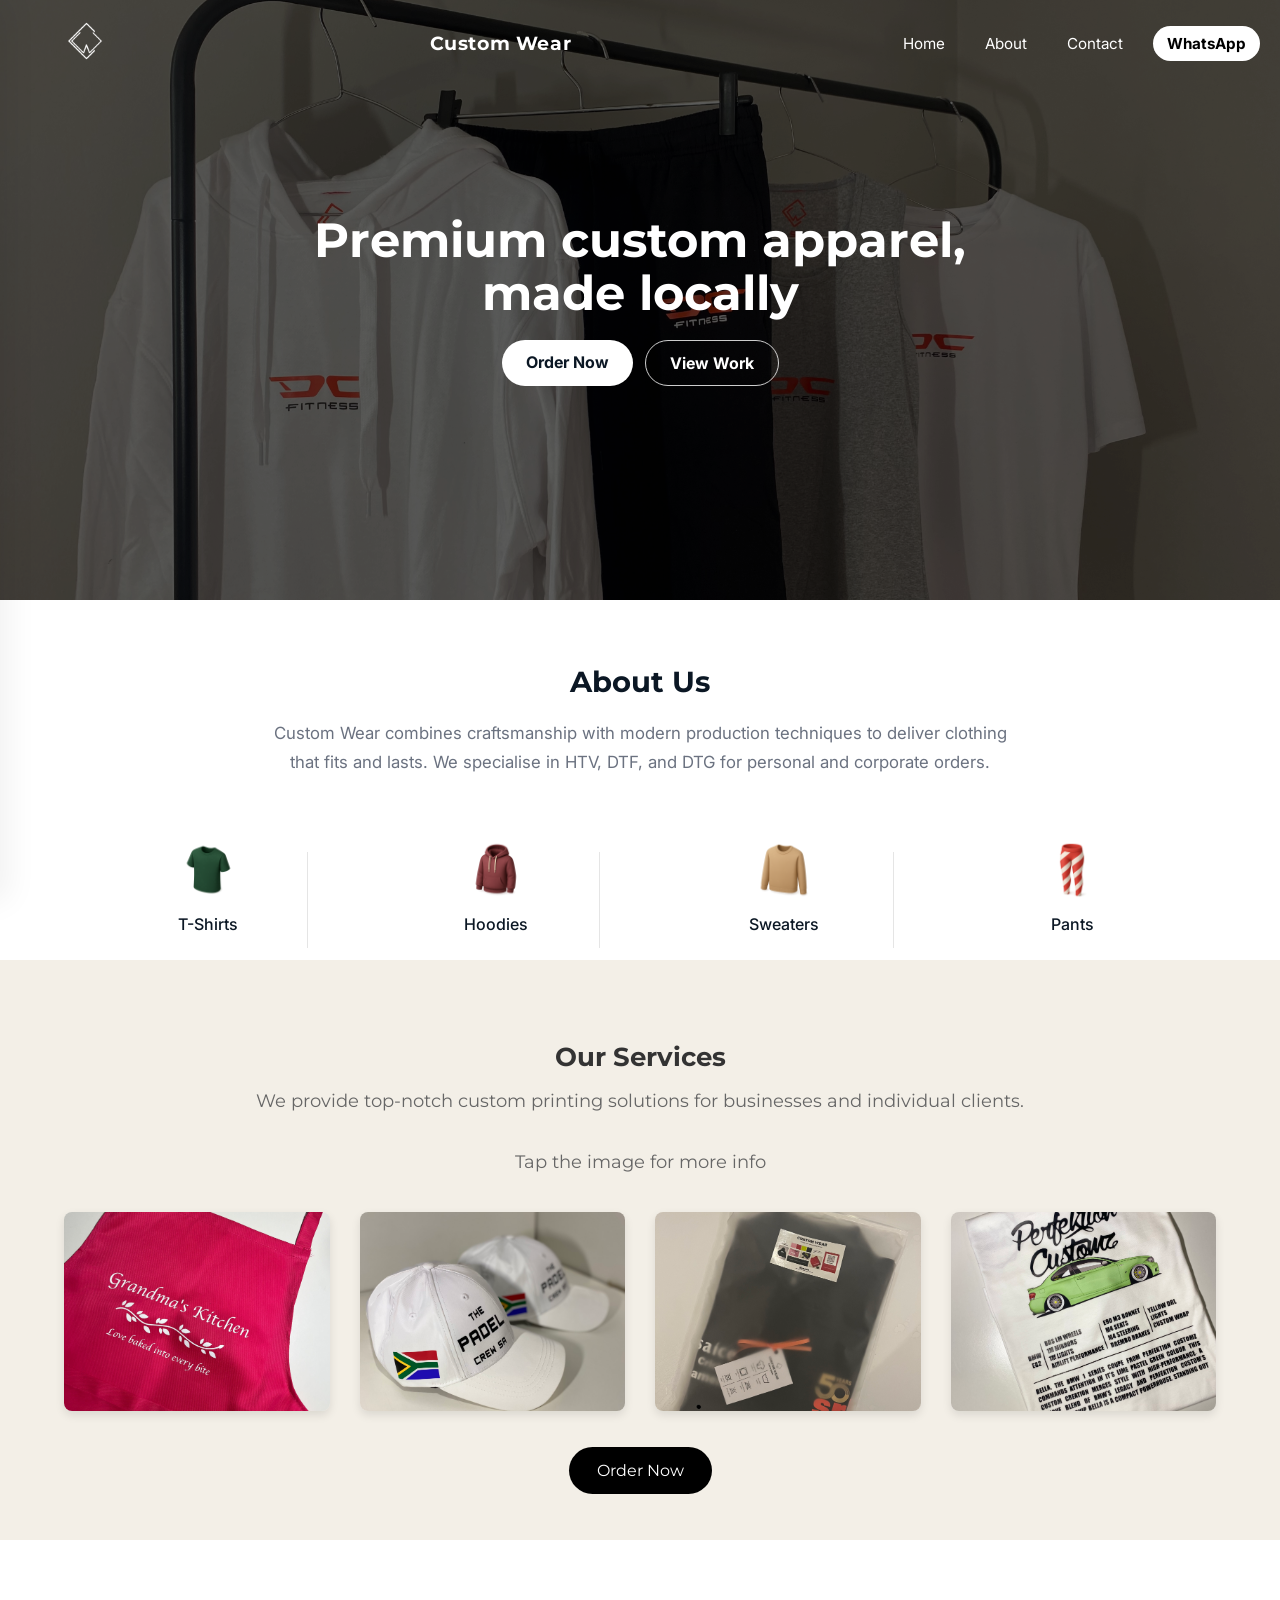
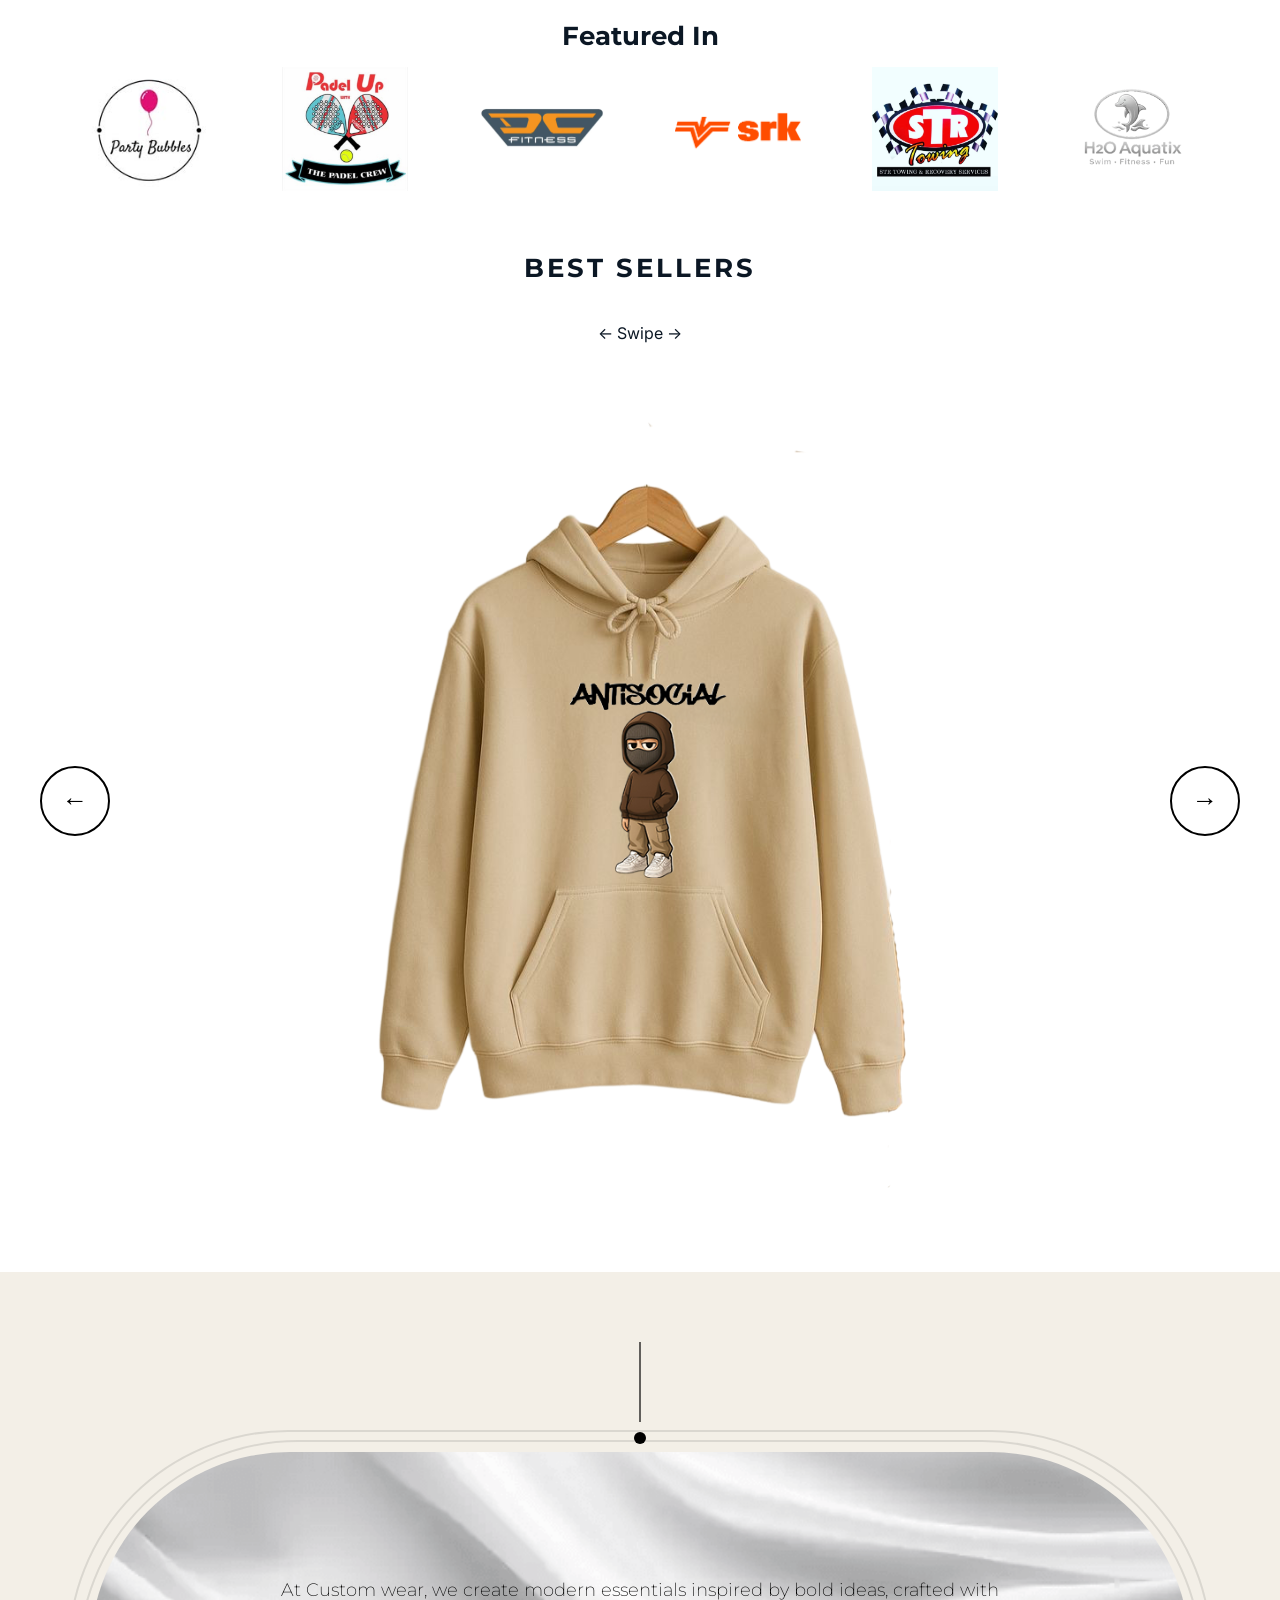
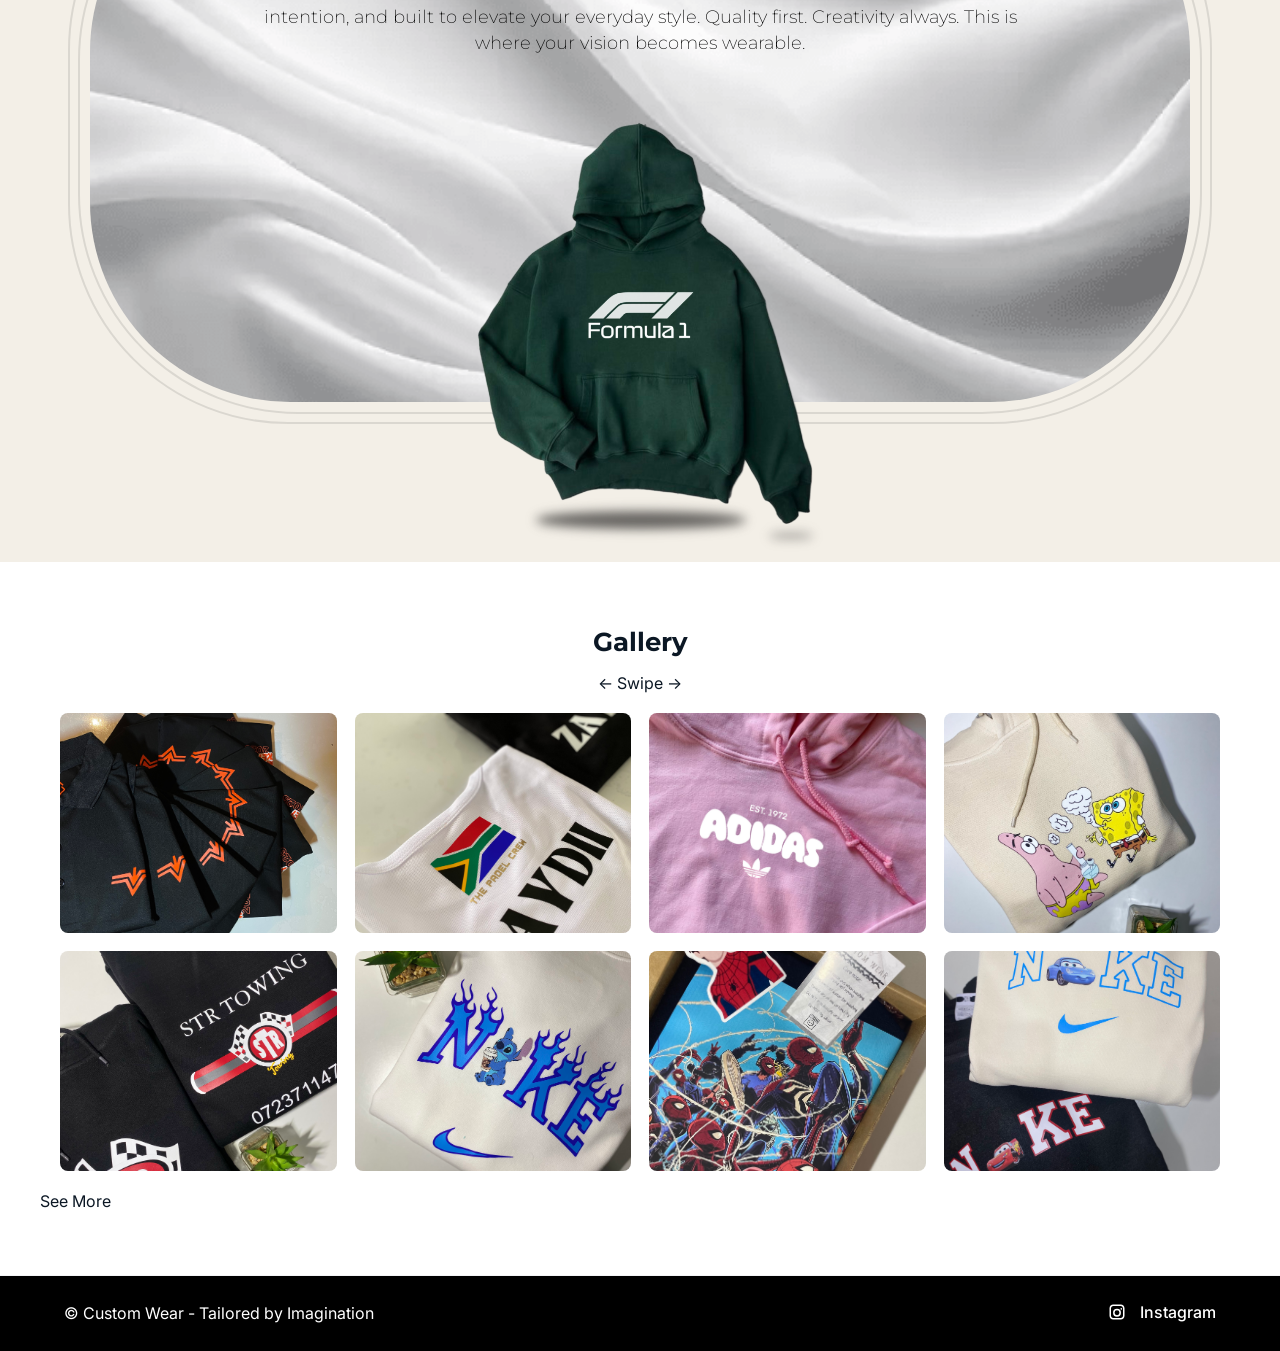
==== index.html @ 8250fc86 "Update index.html" ====
<!doctype html>
<html lang="en">
<head>
  <meta charset="utf-8" />
  <meta name="viewport" content="width=device-width,initial-scale=1" />
  <title>Custom Wear — Home</title>
  <link href="https://fonts.googleapis.com/css2?family=Inter:wght@300;400;500;600&family=Montserrat:wght@500;700&display=swap" rel="stylesheet">
  <meta name="description" content="Custom Wear — Premium custom apparel">
  <link rel="stylesheet" href="css/style.css">
</head>
<body>

  <!-- Header (shared across pages) -->
  <header class="header transparent">
    <div class="header-inner container">
      <div class="left">
        <a class="logo" href="index.html"><img src="images/logo.png" alt="Custom Wear logo"></a>
      </div>

      <div class="center">
        <div class="site-title">Custom Wear</div>
      </div>

      <div class="right">
        <button class="hamburger" id="hamburger" aria-label="Open menu">☰</button>
        <nav class="nav desktop-nav" id="navMenu">
          <a href="index.html">Home</a>
          <a href="about.html">About</a>
          <a href="contact.html">Contact</a>
          <a class="cta" href="https://wa.me/27737553136?text=Hi%20I'd%20like%20to%20place%20a%20custom%20Tshirt%20order" target="_blank" rel="noopener">WhatsApp</a>
        </nav>
      </div>
    </div>
  </header>

  <!-- Mobile slide-in menu (same nav for mobile) -->
  <nav class="mobile-drawer" id="mobileDrawer" aria-hidden="true">
    <button class="drawer-close" id="drawerClose" aria-label="Close menu">✕</button>
    <ul class="drawer-list">
      <li><a href="index.html">Home</a></li>
      <li><a href="about.html">About</a></li>
      <li><a href="contact.html">Contact</a></li>
      <li><a class="cta" href="https://wa.me/27737553136?text=Hi%20I'd%20like%20to%20place%20a%20custom%20Tshirt%20order" target="_blank" rel="noopener">WhatsApp</a></li>
    </ul>
  </nav>

  <!-- Hero (transparent header overlaps) -->
  <section class="hero full-bleed">
    <img class="hero-img" src="images/hero.jpg" alt="Hero image">
    <div class="hero-overlay"></div>
    <div class="hero-content container">
      <h1 class="hero-title">Premium custom apparel, made locally</h1>
      <div class="hero-actions">
        <a class="btn" href="contact.html">Order Now</a>
        <a class="btn ghost" href="#gallery">View Work</a>
      </div>
    </div>
  </section>

  <!-- About (centered) -->
  <section class="section about center container">
    <h2>About Us</h2>
    <p class="intro">Custom Wear combines craftsmanship with modern production techniques to deliver clothing that fits and lasts. We specialise in HTV, DTF, and DTG for personal and corporate orders.</p>
  </section>

   <!-- Product icons -->

  <section class="product-icons-section container">
  <div class="product-icons-grid">

    <div class="product-item">
      <img src="images/tshirt.png" alt="T-Shirt Icon">
      <p>T-Shirts</p>
    </div>


    <div class="product-item">
      <img src="images/hoodie.png" alt="Hoodie Icon">
      <p>Hoodies</p>
    </div>


    <div class="product-item">
      <img src="images/sweater.png" alt="Sweater Icon">
      <p>Sweaters</p>
    </div>


    <div class="product-item">
      <img src="images/pants.png" alt="Pants Icon">
      <p>Pants</p>
    </div>

  </div>
</section>
  
  <!-- Our Services -->
<section class="our-services-section">
  <div class="container">
    <h2 class="section-title">Our Services</h2>
    <p class="section-subtitle">We provide top-notch custom printing solutions for businesses and individual clients.</p>
     <p class="section-subtitle">
  Tap the image for more info <span class="arrow"></span>
</p>
    <div class="services-grid">
      <div class="service-card">
        <div class="card-inner">
          <div class="card-front">
            <img src="images/service1.jpg" alt="Service 1">
          </div>
          <div class="card-back">
            <h3>Apparel Printing</h3>
            <p>Give your wardrobe a fresh new look with our premium apparel</p>
          </div>
        </div>
      </div>
      <div class="service-card">
        <div class="card-inner">
          <div class="card-front">
            <img src="images/service2.jpg" alt="Service 2">
          </div>
          <div class="card-back">
            <h3>Caps</h3>
            <p>Premium-quality custom caps designed for everyday comfort and long-lasting wear.</p>
          </div>
        </div>
      </div>
      <div class="service-card">
        <div class="card-inner">
          <div class="card-front">
            <img src="images/service3.jpg" alt="Service 3">
          </div>
          <div class="card-back">
            <h3>Packaging</h3>
            <p>High-quality, secure packaging upon request to protect your custom products.</p>
          </div>
        </div>
      </div>
      <div class="service-card">
        <div class="card-inner">
          <div class="card-front">
            <img src="images/service4.jpg" alt="Service 4">
          </div>
          <div class="card-back">
            <h3>Custom Illustrations</h3>
            <p>Custom illustration services that bring your ideas to life.</p>
          </div>
        </div>
      </div>
    </div>
    <div class="button-wrapper">
      <a class="btn-order" href="https://wa.me/27737553136?text=Hi%20I'd%20like%20to%20place%20a%20custom%20Tshirt%20order" target="_blank" rel="noopener">Order Now</a>
    </div>
  </div>
</section>

  <!-- Featured -->
    <section class="featured-section">
  <div class="container">
    <h2 class="featured-title">Featured In</h2>
    
  <div class="featured-logos-wrapper">
    <div class="featured-logos">
      <div class="logo-card">
        <a href="https://party-bubbles.mypagecloud.com" target="_blank" rel="noopener">
        <img src="images/logo1.png" alt="Party Bubbles">
            </a>
      </div>
      <div class="logo-card">
        <a href="https://www.instagram.com/the_padel_crew_sa/?hl=en" target="_blank" rel="noopener">
        <img src="images/logo2.png" alt="The Padel Crew SA">
           </a>
      </div>
      <div class="logo-card">
        <a href="https://www.instagram.com/dc_fitness786/?hl=en" target="_blank" rel="noopener">
        <img src="images/logo3.png" alt="DC Fitness">
           </a>
      </div>
      <div class="logo-card">
        <a href="https://www.srk.com/en?gad=1&gclid=CjwKCAjwjaWoBhAmEiwAXz8DBWhNFEumP27oopOa_MN5MxleNk7Y9NbdXOvGnzVSocmRVyHp4xppcxoCd6wQAvD_BwE" target="_blank" rel="noopener">
        <img src="images/logo4.png" alt="SRK Consulting">
         </a>
      </div>
      <div class="logo-card">
        <a href="https://www.instagram.com/strtowing_24hrrecoveryservices/?hl=en" target="_blank" rel="noopener">
        <img src="images/logo5.png" alt="STR Towing">
         </a>
      </div>
       <div class="logo-card">
        <a href="https://www.instagram.com/h2o_aquatix/" target="_blank" rel="noopener">
        <img src="images/logo6.png" alt="H20 Aquatix">
         </a>
      </div>
      </div>
    </div>
  </div>
</section>

 <!--Best sellers-->
  <section class="best-sellers-slider">
  <h2 class="bs-title">BEST SELLERS</h2>
   <p class="swipe"> <- Swipe -></p>
    
 <!-- Dots background -->
    <div class="bs-dots"></div>
    
  <div class="bs-slider-wrapper">
    <div class="bs-slider-track">
      <!-- ✅ Duplicate first + last items added by JS automatically -->
      <div class="bs-slide"><img src="images/product1.png" alt=""></div>
      <div class="bs-slide"><img src="images/product2.png" alt=""></div>
      <div class="bs-slide"><img src="images/product3.png" alt=""></div>
      <div class="bs-slide"><img src="images/product4.png" alt=""></div>
      <div class="bs-slide"><img src="images/product5.png" alt=""></div>
    </div>

    <!-- Arrows -->
    <button class="bs-arrow bs-left"><span>←</span></button>
    <button class="bs-arrow bs-right"><span>→</span></button>

   
  </div>
</section>

 <!-- Pill section -->
<section class="mndset-hero">
  <div class="pill-container">

    <!-- Dot + Line Deco -->
    <div class="hero-deco">
      <div class="deco-line"></div>
      <div class="deco-dot"></div>
    </div>
    
    <!-- Pill + rings -->
    <div class="pill-wrapper">
      <div class="pill-ring ring-1"></div>
      <div class="pill-ring ring-2"></div>

      <div class="pill-bg">
        <img src="images/backgroundpill.jpg" alt="Background" class="pill-img">
      </div>
    </div>

    <!-- Centered text -->
    <div class="pill-content">
      <p>
        At Custom wear, we create modern essentials inspired by bold ideas,
        crafted with intention, and built to elevate your everyday style.
        Quality first. Creativity always. This is where your vision becomes wearable.
      </p>
    </div>

    <!-- Shoe -->
    <img src="images/float.png" alt="float" class="hero-shoe" />

  </div>
</section>


  <!-- Gallery -->
  <section  class="section container" id="gallery">
    <h2 class="gallery-title">Gallery</h2>
    <p class="swipe"> <- Swipe -></p>
    <div class="gallery-wrapper">
    <div class="gallery">
      <div class="card" data-caption="Corporate T-shirts"><img src="images/sample1.jpg" alt="Corporate T-shirts"></div>
      <div class="card" data-caption="Padel T-shirts"><img src="images/sample2.jpg" alt="Padel T-shirts"></div>
      <div class="card" data-caption="HTV"><img src="images/sample3.jpg" alt="HTV"></div>
      <div class="card" data-caption="DTF"><img src="images/sample4.jpg" alt="DTF"></div>
      <div class="card" data-caption="Company Merch"><img src="images/sample5.jpg" alt="Company Merch"></div>
      <div class="card" data-caption="Custom Nike"><img src="images/sample6.jpg" alt="Custom Nike"></div>
      <div class="card" data-caption="Spiderverse"><img src="images/sample7.jpg" alt="Spiderverse"></div>
      <div class="card" data-caption="Matching Hoodies"><img src="images/sample8.jpg" alt="Matching Hoodies"></div>
    </div>
    <div class="gallery-dots">
    <div class="swipe-hint"> </div>
</div>
      <div class="see-more-wrapper">
  <a href="gallery.html" class="see-more-btn">See More</a>
</div>

  </section>

  <!-- Footer -->
 <footer class="footer">
  <div class="container footer-inner">
    <div>© Custom Wear - Tailored by Imagination</div>
    <div class="footer-links">
      <a href="https://www.instagram.com/custom.wear_?utm_source=ig_web_button_share_sheet&igsh=ZDNlZDc0MzIxNw==" 
         target="_blank" rel="noopener">
        <svg xmlns="http://www.w3.org/2000/svg" viewBox="0 0 24 24" width="18" height="18" fill="currentColor" style="vertical-align: middle; margin-right: 6px;">
          <path d="M7 2C4.24 2 2 4.24 2 7v10c0 2.76 2.24 5 5 5h10c2.76 0 5-2.24 5-5V7c0-2.76-2.24-5-5-5H7zm10 2c1.65 0 3 1.35 3 3v10c0 1.65-1.35 3-3 3H7c-1.65 0-3-1.35-3-3V7c0-1.65 1.35-3 3-3h10zm-5 3.75a5.25 5.25 0 1 0 0 10.5 5.25 5.25 0 0 0 0-10.5zm0 2a3.25 3.25 0 1 1 0 6.5 3.25 3.25 0 0 1 0-6.5zm5.75-.88a1.12 1.12 0 1 0 0-2.25 1.12 1.12 0 0 0 0 2.25z"/>
        </svg>
        Instagram
      </a>
    </div>
  </div>
</footer>

  <!-- Lightbox -->
  <div class="lightbox" id="lightbox" aria-hidden="true" style="display: none;">
  <button class="lb-close" id="lbClose" aria-label="Close">✕</button>
  <img id="lbImage" src="" alt="" style="max-width: 90%; max-height: 80%; border-radius: 8px;">
  <div class="lb-caption" id="lbCaption" style="color: #fff; margin-top: 10px; text-align: center;"></div>
</div>

  <script src="js/script.js"></script>
</body>
</html>
---- css/style.css ----
/* style.css — Som Studios inspired, clean minimal */

/* --- Variables --- */
:root{
  --bg: #ffffff;
  --text: #0b1724;
  --muted: #6b7280;
  --accent: #000000;
  --muted-2: #f3f4f6;
  --max-width: 1200px;
  --container-pad: 24px;
  --drawer-width: 320px;
  --transition: 0.4s; /* S2 */
}

/* --- Reset / global --- */
*{box-sizing:border-box}
html,body{height:100%;margin:0;font-family:'Inter',system-ui,-apple-system,Segoe UI,Roboto,"Helvetica Neue",Arial;background:var(--bg);color:var(--text);-webkit-font-smoothing:antialiased}
a{color:inherit;text-decoration:none}
.container{max-width:var(--max-width);margin:0 auto;padding:0 var(--container-pad)}

/* --- Header --- */
.header{position:fixed;top:0;left:0;right:0;z-index:80;pointer-events:auto}
.header-inner{display:flex;align-items:center;justify-content:space-between;padding:18px 0;margin-right: 20px;backdrop-filter:blur(0);transition:background var(--transition), box-shadow var(--transition)}
.header .logo img{height:46px;object-fit:contain;padding-left:2px}
.site-title{font-family:'Montserrat',sans-serif;font-weight:700;letter-spacing:0.6px;font-size:1rem}

/* Desktop nav (visible on desktop) */
.desktop-nav{display:flex;gap:20px;align-items:center}
.desktop-nav a{color:var(--muted);font-size:0.95rem;padding:6px 10px}
.desktop-nav .cta{background:var(--accent);color:#fff;padding:8px 14px;border-radius:999px;font-weight:700}

/* Header transparent over hero: default is transparent; add class .solid on scroll if needed */
/* --- Header States (Fixed) --- */

/* Default: Transparent */
.header.transparent {
  background: transparent;
  box-shadow: none;
}

.header.transparent .site-title,
.header.transparent .desktop-nav a {
  color: #fff;
}

.header.transparent .desktop-nav .cta {
  background: #fff;
  color: #000;
}

.header.transparent .logo img {
  filter: brightness(0) invert(1);
  transition: filter 0.3s ease;
}

/* Scrolled: Solid */
.header.solid {
  background: #fff;
  box-shadow: 0 6px 18px rgba(11,23,36,0.06);
}

.header.solid .site-title,
.header.solid .desktop-nav a {
  color: #000;
}

.header.solid .desktop-nav .cta {
  background: #000;
  color: #fff;
}

.header.solid .logo img {
  filter: none;
}

/* --- Hero --- */
.full-bleed {
  position: relative;
  margin-top: 0;
}

.hero-img {
  width: 100%;
  height: 600px;
  object-fit: cover;
  display: block;
  filter: brightness(0.55);
}

.hero-overlay {
  position: absolute;
  inset: 0;
  background: rgba(0, 0, 0, 0.35); /* Slight overlay for readability */
  pointer-events: none;
}

.hero-content {
  position: absolute;
  inset: 0;
  display: flex;
  flex-direction: column;
  justify-content: center;
  align-items: center;
  text-align: center;
  padding: 0 20px;
}

.hero-title {
  font-family: 'Montserrat', sans-serif;
  color: #fff;
  font-size: 3rem;
  margin: 0 0 20px;
  line-height: 1.1;
  max-width: 800px;
}

.hero-actions {
  display: flex;
  flex-direction: row;
  flex-wrap: wrap;
  gap: 12px;
  justify-content: center;
}

.hero-actions .btn {
  display: inline-block;
  padding: 12px 24px;
  border-radius: 999px;
  background: #fff;
  color: #0b1724;
  font-weight: 700;
  text-align: center;
}

.hero-actions .btn.ghost {
  background: transparent;
  border: 1px solid rgba(255, 255, 255, 0.8);
  color: #fff;
}

/* --- Product Icons Section --- */
.product-icons-grid {
  display: grid;
  grid-template-columns: repeat(4, 1fr);
  align-items: center;
  justify-items: center;
}

.product-item {
  text-align: center;
  position: relative;
  padding: 0 20px 10px; /* spacing between items */
}

/* Add vertical divider to all except the last item */
.product-item:not(:last-child)::after {
  content: "";
  position: absolute;
  top: 10%;
  right: -50%;
  height: 80%;
  width: 1px;
  background-color: #e5e5e5;
}

/* Mobile responsive */
@media (max-width: 768px) {
  .product-icons-grid {
    grid-template-columns: repeat(2, 1fr);
  }

  /* remove dividers on mobile */
 /* hide ALL dividers first */
  .product-item::after {
    display: none;
  }

  /* show divider after item 1 */
  .product-item:nth-child(1)::after {
    display: block;
  }

  /* show divider after item 3 */
  .product-item:nth-child(3)::after {
    display: block;
    right: -40%;
  }
}

.product-item img {
  width: 60px;
  height: auto;
  transition: transform 0.3s ease;
}

.product-item:hover img {
  transform: scale(1.1);
}

.product-item p {
  margin-top: 10px;
  font-size: 16px;
  color: var(--text, #0b1724);
  font-weight: 500;
}




/* --- Site title in header --- */
.site-title {
  font-family: 'Montserrat', sans-serif;
  font-weight: 700;
  letter-spacing: 0.6px;
  font-size: 1.2rem;
  
}

/* --- Responsive adjustments --- */
@media (max-width:768px){
  .hero-img{height:420px}
  .hero-title{font-size:1.8rem}
  .container {padding-left:16px;padding-right:16px}
}

@media (max-width:420px){
  .hero-img{height:320px}
  .hero-title{font-size:1.3rem}
  .container {padding-left:12px;padding-right:12px}
  .body {margin: 20px}
}

/* --- Sections --- */
.section{padding:64px 0}
.center{text-align:center}
.section h2{font-family:'Montserrat',sans-serif;margin:0 0 12px;font-size:1.6rem}
.intro{color:var(--muted);max-width:780px;margin:20px;margin-bottom:0px;text-align: center}

/* =========================
   Index Page — About Section
   ========================= */
.section.about {
  padding: 64px 20px;   /* vertical padding + horizontal buffer */
  text-align: center;   /* center all headings and text */
}

.section.about h2 {
  font-family: 'Montserrat', sans-serif;
  font-weight: 700;
  font-size: 1.8rem;
  margin-bottom: 20px;
  color: var(--text);
}

.section.about .intro {
  color: var(--muted);
  max-width: 780px;      /* limit paragraph width for readability */
  margin: 0 auto;        /* horizontally center the paragraph */
  text-align: center;    /* ensure text is centered */
  font-size: 1.05rem;
  line-height: 1.7;
  padding: 0 16px;       /* extra padding for small screens */
}

/* --- Responsive adjustments --- */
@media (max-width: 1024px) {
  .section.about h2 {
    font-size: 1.6rem;
  }
  .section.about .intro {
    font-size: 1rem;
  }
}

@media (max-width: 768px) {
  .section.about {
    padding: 48px 16px;
  }

  .section.about h2 {
    font-size: 1.5rem;
  }

  .section.about .intro {
    font-size: 0.975rem;
  }
}

@media (max-width: 420px) {
  .section.about {
    padding: 32px 12px;
  }

  .section.about h2 {
    font-size: 1.3rem;
  }

  .section.about .intro {
    font-size: 0.95rem;
  }
}

/* --- Our Services --- */
/* Basic reset / container */
.our-services-section {
  background-color: #f3efe7;  /* light background colour, adjust as desired */
  padding: 60px 20px;
  font-family: 'Montserrat', sans-serif;
  text-align: center;
}

.our-services-section .container {
  max-width: 1200px;
  margin: 0 auto;
}

.section-title {
  font-size: 1.6em;
  font-weight: 700;
  margin-bottom: 10px;
  color: #333;
}

.section-subtitle {
  font-size: 1.1em;
  margin-bottom: 40px;
  color: #666;
}

/* Grid of service cards */
.services-grid {
  display: grid;
  grid-template-columns: repeat(auto-fit, minmax(260px, 1fr));
  gap: 30px;
}

/* Card flip effect */
.service-card {
  perspective: 1000px;
}
.card-inner {
  position: relative;
  width: 100%;
  height: 0;
  padding-bottom: 75%; /* 4:3 ratio, adjust if needed */
  transition: transform 0.6s;
  transform-style: preserve-3d;
}
.service-card:hover .card-inner {
  transform: rotateY(180deg);
}

.card-front,
.card-back {
  position: absolute;
  top: 0; left: 0;
  width: 100%; height: 100%;
  backface-visibility: hidden;
  overflow: hidden;
  border-radius: 8px;
  box-shadow: 0 4px 10px rgba(0,0,0,0.1);
}

.card-front img {
  width: 100%;
  height: 100%;
  object-fit: cover;
  display: block;
}

.card-back {
  background-color: #fff;
  transform: rotateY(180deg);
  padding: 20px;
  box-sizing: border-box;
  display: flex;
  flex-direction: column;
  justify-content: center;
  align-items: center;
}

.card-back h3 {
  font-size: 1.4em;
  margin-bottom: 10px;
  color: #333;
}

.card-back p {
  font-size: 0.95em;
  color: #555;
}

/* BUTTON */
.button-wrapper {
  margin-top: 50px;
}

.btn-order {
  padding: 14px 28px;
  background: #000;
  color: white;
  border-radius: 999px;
  text-decoration: none;
}

.btn-order:hover {
  background: #36454F;
}

/* Responsive tweaks */
/* Default: 4 per row on desktop (auto-fit handles responsiveness) */
.services-grid {
  display: grid;
  grid-template-columns: repeat(4, 1fr);
  gap: 30px;
}

/* Mobile: 2 per row */
@media (max-width: 768px) {
  .services-grid {
    grid-template-columns: repeat(2, 1fr);
    gap: 20px;
  }
  .card-back h3 {
    font-size: 0.9em; /* smaller title */
  }

  .card-back p {
    font-size: 0.6em; /* smaller description */
  }
}

/* --- Featured In Section --- */
.featured-section {
  padding: 80px 0 20px;
  background: var(--bg);
  text-align: center;
  margin-top: 0px;
  margin-bottom: 10px;
}

.featured-title {
  font-family: 'Montserrat', sans-serif;
  font-size: 1.6rem;
  font-weight: 700;
  margin-bottom: 40px;
  text-align: center;
  margin-top: 0px;
}

.featured-logos {
  display: grid;
  grid-template-columns: repeat(auto-fit, minmax(140px, 1fr));
  gap: 28px;
  align-items: center;
  justify-items: center;
}

.logo-card {
  width: 140px;
  height: 80px;
  display: flex;
  align-items: center;
  justify-content: center;
  background: #ffffff;
  border-radius: 8px;
  transition: transform 0.3s ease, box-shadow 0.3s ease;
}

.logo-card img {
  max-width: 90%;
  max-height: 60%;
  object-fit: contain;
  filter: none;
  opacity: 1;
  transition: 0.3s ease;
}

/* Hover effect */
.logo-card:hover {
  transform: translateY(-5px);
  box-shadow: 0 8px 18px rgba(0,0,0,0.08);
}

.logo-card:hover img {
  filter: grayscale(0);
  opacity: 1;
}

/* --- best sellers --- */

/* Section wrapper */
.best-sellers-slider {
  background: #ffffff;
  padding: 30px 0 30px;
  position: relative;
  overflow: hidden;
}

.bs-title {
  text-align: center;
  letter-spacing: 3px;
  font-family: 'Montserrat', sans-serif;
  font-size: 1.6rem;
  font-weight: 700;
  margin-bottom: 40px;
}

/* Slider wrapper */
.bs-slider-wrapper {
  width: 100%;
  max-width: 1300px;
  margin: auto;
  position: relative;
  overflow: hidden;
}

/* Track */
.bs-slider-track {
  display: flex;
  transition: transform 0.45s ease;
}

/* Slide */
.bs-slide {
  min-width: 100%;
  display: flex;
  justify-content: center;
  align-items: center;
  position: relative;
}

.bs-slide img {
  width: 70%;
  max-width: 650px;
  z-index: 3;
  position: relative;
}

/* Dotted background behind product */
.bs-dots {
  display: none !important;
  position: absolute;
  top: 50%;
  left: 50%;
  width: 550px;
  height: 350px;
  transform: translate(-50%, -50%);
  background-image: radial-gradient(#bcbcbc 2px, transparent 2px);
  background-size: 26px 26px;
  opacity: 0.5;
  z-index: 1;
}

/* Arrows */
.bs-arrow {
  position: absolute;
  top: 50%;
  transform: translateY(-50%);
  width: 70px;
  height: 70px;
  border-radius: 50%;
  border: 2px solid #000;
  background: transparent;
  cursor: pointer;
  z-index: 3;
  transition: 0.25s;
  display: flex;
  align-items: center;
  justify-content: center;
  font-size: 26px;
}

.bs-left { left: 40px; }
.bs-right { right: 40px; }

.bs-arrow:hover {
  background: #000;
  color: #fff;
}

/* MOBILE — horizontal scroll instead of arrows */
@media (max-width: 768px) {
  
   .bs-slider-wrapper {
    overflow: visible !important; /* allow full slide visibility */
  }
  
  .bs-slider-track {
    overflow-x: auto; /* allow horizontal swipe */
    scroll-snap-type: x mandatory;
    -webkit-overflow-scrolling: touch;
    transition: none; /* avoid conflict with JS */
    padding-left: 0px; /* optional: give space so first slide isn’t cut */
    display: flex; 
    justify-content: flex-start;
    transform: none !important; /* stops JS translate on mobile */
   
  }

  .bs-slide {
    scroll-snap-align: center; /* snap each slide into view */
    margin-right: 0px; /* optional spacing between slides */
    flex: 0 0 100%; /* make each slide full width */
    display: flex;
    justify-content: center;
    align-items: center;
  }

  .bs-slide img {
    width: 100%;
    height: auto !important;
    display: block;
    z-index: 3;
     object-fit: contain;
  }
  .bs-dots { 
    display: none !important;
  }
  .bs-arrow {
    display: none !important;
  }
}


/* --- Pill section --- */
/* Background */
.mndset-hero {
  background: #f3efe7;
  padding: 180px 20px 160px;
  display: flex;
  justify-content: center;
  margin-top: 0px;
}

.pill-container {
  position: relative;
  width: 100%;
  max-width: 1100px;
  text-align: center;
}

/* Dot + line deco */
.hero-deco {
  position: absolute;
  top: -110px;
  left: 50%;
  transform: translateX(-50%);
  display: flex;
  flex-direction: column;
  align-items: center;
  z-index: 20;
}

.deco-line {
  width: 2px;
  height: 80px;
  background: #000;
  opacity: 0.6;
}

.deco-dot {
  width: 12px;
  height: 12px;
  background: #000;
  border-radius: 50%;
  margin-top: 10px;
}

/* PILL WITH RINGS */

.pill-wrapper {
  position: relative;
  width: 100%;
  padding-top: 50%; /* responsive */
}

/* The actual pill image inside */
.pill-bg {
  position: absolute;
  inset: 0;
  border-radius: 200px;
  overflow: hidden;
  z-index: 3;
}

.pill-img {
  display: block;
  position: absolute;
  width: 100%;
  height: 100%;
  min-width: 100%;
  min-height: 100%;
  object-fit: cover;
  object-position: 40% center;
}

/* Outer rings */
.pill-ring {
  position: absolute;
  inset: -12px; /* pushes ring outward */
  border-radius: 220px;
  border: 2px solid rgba(0,0,0,0.1);
  z-index: 1;
}

.ring-2 {
  inset: -22px; /* second ring further out */
}

/* Text centered */
.pill-content {
  position: absolute;
  top: 30%;
  left: 50%;
  transform: translate(-50%, -50%);
  width: 70%;
  color: black;
  font-family: 'Montserrat', sans-serif;
  font-size: 1.1em;
  font-weight: 200;
  line-height: 1.5;
  z-index: 5;
}

/* Shoe PNG */
.hero-shoe {
  position: absolute;
  bottom: -180px;
  left: 50%;
  transform: translateX(-50%);
  width: 420px;
  max-width: 90%;
  z-index: 15;
}

/*  Mobile */
@media (max-width: 768px) {

  .mndset-hero {
  padding: 100px 20px 160px;
  margin-top: 0px;
}
  
  .hero-deco {
    top: -85px;
  }

  .deco-line {
    height: 55px;
  }

  .pill-content {
    position: absolute;
    top: 30%;
    width: 85%;
    font-size: 0.7em;
    font-weight: 200;
  }

  .hero-shoe {
    width: 260px;
    bottom: -180px;
  }

  .pill-wrapper {
    padding-top: 60%;
  }

  .pill-ring {
    inset: -8px;
  }

  .ring-2 {
    inset: -16px;
  }
}


/* --- Gallery --- */
.gallery{display:grid;grid-template-columns:repeat(4,1fr);gap:18px;margin: 20px}
.card{border-radius:8px;overflow:hidden;cursor:pointer}
.card img{width:100%;height:220px;object-fit:cover;display:block;transition:transform .35s ease}
.card:hover img{transform:scale(1.03)}
.swipe{text-align: center}

/* Center the Gallery heading */
.gallery-title {
  text-align: center;
  margin-bottom: 24px; /* optional spacing from gallery */
  font-family: 'Montserrat', sans-serif;
  font-size: 1.6rem;
  font-weight: 700;
  color: var(--text);
}

/* --- Footer --- */
.footer {
  border-top: 1px solid var(--muted-2);
  padding: 26px 0;
  background: #000;
  color: #fff;
}

.footer-inner {
  display: flex;
  justify-content: space-between;
  align-items: center;
  flex-wrap: wrap;
  gap: 10px;
}

.footer-links a {
  color: #fff;
  text-decoration: none;
  display: inline-flex;
  align-items: center;
  gap: 8px;
  font-weight: 500;
  transition: opacity 0.3s, transform 0.3s;
}

.footer-links a:hover {
  opacity: 0.8;
  transform: translateY(-2px);
}

.footer-icon {
  width: 18px;
  height: 18px;
  fill: #fff;
  transition: fill 0.3s;
}

.footer-links a:hover .footer-icon {
  fill: #E1306C; /* Instagram pink tone */
}

/* 📱 Responsive: Center everything on mobile */
@media (min-width: 768px) {
  .footer-inner {
    flex-direction: row;
    text-align: center;
  }
  .footer-text, .footer-links {
    flex: initial;
    text-align: center;
  }
}


/* --- Lightbox --- */
.lightbox{position:fixed;inset:0;display:none;align-items:center;justify-content:center;background:rgba(0,0,0,0.85);z-index:200;padding:20px}
.lightbox.open{display:flex; opacity: 1;
  pointer-events: auto;
}
.lightbox img{max-width:95%;max-height:85%;border-radius:8px}
.lb-close{position:absolute;top:18px;right:20px;background:transparent;border:0;color:#fff;font-size:28px;cursor:pointer}
.lb-caption{position:fixed;bottom:26px;color:#fff;text-align:center;max-width:90%}

/* --- Mobile drawer (white background, black text) M1 --- */
.mobile-drawer{position:fixed;top:0;left:calc(-1 * var(--drawer-width));width:var(--drawer-width);height:100vh;background:#fff;z-index:150;padding:22px;transition:left var(--transition) ease;box-shadow:8px 0 30px rgba(0,0,0,0.06)}
.mobile-drawer.open{left:0}
.drawer-close{background:none;border:0;font-size:22px;position:absolute;right:12px;top:10px;cursor:pointer}
.drawer-list{list-style:none;padding-top:36px;margin:0}
.drawer-list a{display:block;padding:14px 8px;font-size:1.05rem;border-bottom:1px solid var(--muted-2);color:var(--text)}
.hamburger{display:none;background:none;border:0;font-size:24px;cursor:pointer}

/* --- Contact form --- */
.contact-form{max-width:720px;display:flex;flex-direction:column;gap:12px}
.contact-form label span{display:block;margin-bottom:6px;font-weight:600}
.contact-form input, .contact-form textarea{width:100%;padding:10px;border:1px solid var(--muted-2);border-radius:6px}

/* --- Responsive --- */
@media (max-width:1024px){ 
  .gallery{grid-template-columns:repeat(3,1fr)} 
  .logo img{height:40px;margin-left:20px}
}
@media (max-width:768px){
  .desktop-nav{display:none}
  .hamburger{display:block}
  .hero-img{height:420px}
  .hero-title{font-size:1.8rem}
  .gallery { display: flex; gap: 10px;overflow-x: auto; scroll-snap-type: x mandatory;padding-bottom: 10px;}
  .gallery .card { min-width: calc(50% - 10px); scroll-snap-align: start;}
  .gallery-wrapper {position: relative; overflow-x: auto;scroll-snap-type: x mandatory;-webkit-overflow-scrolling: touch;scroll-behavior: smooth;}
    /* --- Pagination Dots --- */
  .gallery-dots { position: absolute; bottom: 6px; left: 50%; transform: translateX(-50%); display: flex; gap: 6px; z-index: 10; }
  .gallery-dots span { width: 8px;  height: 8px; background: rgba(255,255,255,0.6); border-radius: 50%; transition: background 0.3s;  }
  .gallery-dots span.active { background: #fff; }

  /* --- Swipe Hint Icon --- */
  .swipe-hint { position: absolute;  bottom: 20px;  right: 20px; font-size: 20px; color: #fff; opacity: 0.7; animation: swipe-bounce 1.2s infinite; z-index: 10; }
  @keyframes swipe-bounce { 0%, 100% { transform: translateX(0); }  50% { transform: translateX(-8px); } }
  
  .footer-inner{flex-direction:column;align-items:flex-start;gap:8px}
  .header-inner{padding:12px 0}
  .site-title{font-size:0.98rem}
  .logo img{height:40px;padding-left:20px;margin-left:20px}
  .intro {margin:20px;text-align: center}
  
  /* Wrapper for logos */
  .featured-logos-wrapper { overflow: hidden; position: relative;  width: 100%;  }
  .featured-logos { display: flex; gap: 20px; width: max-content;  /* allow horizontal scroll */
    animation: scroll-logos 10s linear infinite; /* slow continuous scroll */ }
  .logo-card { height:80px ; width: 30px; flex: 0 0 calc(20% - 10px)/* 2 logos visible at a time */ }
  

  /* Keyframes for continuous scroll */
  @keyframes scroll-logos {
    0% { transform: translateX(0); }
    100% { transform: translateX(-70%); } /* adjust -50% if needed for number of logos */
  }
}

  
@media (max-width:420px){
  .hero-img{height:320px}
  .hero-title{font-size:1.3rem}
  .gallery { display: flex; gap: 10px;overflow-x: auto; scroll-snap-type: x mandatory;padding-bottom: 10px;}
  .gallery .card { min-width: calc(50% - 10px); scroll-snap-align: start;}
  .logo img{height:40px;padding-left:20px;margin-left:20px}
  .intro {margin:20px;text-align: center}
}
/* --- Force Solid Header on Non-Hero Pages --- */
.page-about .header,
.page-contact .header {
  background: #fff !important;
  box-shadow: 0 6px 18px rgba(11,23,36,0.06) !important;
}

.page-about .header .site-title,
.page-contact .header .site-title,
.page-about .desktop-nav a,
.page-contact .desktop-nav a {
  color: #000 !important;
}

.page-about .desktop-nav .cta,
.page-contact .desktop-nav .cta {
  background: #000 !important;
  color: #fff !important;
}

.page-about .header .logo img,
.page-contact .header .logo img {
  filter: none !important;
}

/* --- About Page Styling --- */

.page-about main {
  margin-top: 60px; /* space below fixed header */
}

/* Center all section headings and text on About page */
.page-about h1,
.page-about h2 {
  font-family: 'Montserrat', sans-serif;
  text-align: center;
  font-weight: 700;
  color: var(--text);
  margin-bottom: 20px;
}

/* Paragraph / intro text formatting */
.page-about .intro {
  color: var(--muted);
  max-width: none;
  margin: 0 auto;
  text-align: center;
  line-height: 1.7;
  font-size: 1.05rem;
}

/* Add some visual spacing between sections */
.page-about .section {
  padding-top: 20px;
  padding-bottom: 20px;
}

/* --- WRAPPER --- */
.about-wrapper {
  width: 100%;
  padding: 60px 20px;
  max-width: 1200px;
  margin: auto;
  font-family: Arial, sans-serif;
  color: #000;
}

/* --- WRAPPER --- */
.about-wrapper {
  width: 100%;
  padding: 60px 20px;
  max-width: 1200px;
  margin: auto;
  font-family: Arial, sans-serif;
  color: #000;
}

/* --- STORY BLOCKS --- */
.story-blocks {
  display: grid;
  grid-template-columns: repeat(auto-fit, minmax(260px, 1fr));
  gap: 25px;
  margin-bottom: 60px;
}

.story-item {
  background: #f8f8f8;
  padding: 25px;
  border-radius: 16px;
  text-align: center;
  transition: transform 0.25s ease, box-shadow 0.25s ease;
}

.story-item:hover {
  transform: translateY(-6px);
  box-shadow: 0 10px 25px rgba(0,0,0,0.08);
}

.story-icon {
  width: 55px;
  height: 55px;
  object-fit: contain;
  margin-bottom: 15px;
}

.story-item h3 {
  font-size: 20px;
  margin-bottom: 10px;
  font-weight: bold;
}

.story-item p {
  font-size: 15px;
  line-height: 1.5;
  color: #333;
}

/* WRAPPER for timeline + image */
.timeline-image-wrapper {
  max-width: 1200px;
  margin: 0 auto;
  display: flex;
  gap: 50px;
  align-items: flex-start;
  padding: 40px 20px;
}

/* ---- TIMELINE SECTION ---- */
.timeline-section {
  flex: 1;
  margin-top: 10px;
  padding-right: 20px;
}

.timeline-section h2 {
  text-align: center;
  font-size: 28px;
  margin-bottom: 35px;
}

/* TIMELINE and vertical line */
.timeline {
  position: relative;
  padding-left: 40px;
  padding-top: 10px;
}

.timeline:before {
  content: "";
  position: absolute;
  left: 22px;
  top: 0;
  width: 3px;
  height: 100%;
  background: #000;
}

.timeline-item {
  position: relative;
  margin-bottom: 45px;
  display: flex;
  align-items: flex-start;
}

/* Dot */
.dot {
  width: 15px;
  height: 15px;
  background: #000;
  border-radius: 50%;
  position: absolute;
  left: 15px;
  top: 4px;
  z-index: 3;
}

/* Content shifted slightly right so layout moves left */
.timeline-content {
  margin-left: 50px;
  max-width: 520px;
}

/* Year badge */
.timeline-year {
  font-size: 20px;
  font-weight: bold;
  background: #000;
  color: #fff;
  padding: 6px 12px;
  border-radius: 8px;
  display: inline-block;
  margin-bottom: 8px;
}

.timeline-item p {
  font-size: 15px;
  line-height: 1.5;
  color: #333;
}

/* ---- RIGHT SIDE IMAGE ---- */
.timeline-image-container {
  flex: 0 0 40%;
  display: flex;
  align-items: stretch;
}

.timeline-side-image {
  width: 100%;
  height: 100%;
  object-fit: cover;
  border-radius: 18px;      /* Rounded corners */
}

/* ---- MOBILE VIEW ---- */
@media(max-width: 900px) {
  .timeline-image-wrapper {
    flex-direction: column;
  }

  .timeline-image-container {
    width: 100%;
    margin-top: 20px;
  }
}



/* Optional subtle divider between sections */
.page-about .section:not(:last-of-type) {
  border-bottom: 1px solid var(--muted-2);
}

/* Fade-in effect for content load */
.page-about main {
  animation: fadeIn 0.8s ease-out both;
}

/* steps */
.flow-steps {
  display: flex;
  align-items: stretch; /* makes all boxes equal height */
  justify-content: center;
  gap: 32px;
  margin: 40px auto;
  flex-wrap: nowrap;
  max-width: 1000px;
  text-align: left;
}

.step {
  background: var(--muted-2, #f3f4f6);
  padding: 24px;
  border-radius: 16px;
  width: 280px;
  box-shadow: 0 2px 6px rgba(0,0,0,0.05);
  flex-shrink: 0;
  display: flex;
  flex-direction: column;
  justify-content: center; /* vertically centers content */
  align-items: center;
  text-align: center;
  min-height: 220px; /* set consistent height */
}

.step-number {
  display: inline-block;
  background: var(--accent, #000);
  color: #fff;
  font-weight: 600;
  border-radius: 50%;
  width: 32px;
  height: 32px;
  line-height: 32px;
  margin-bottom: 10px;
  font-size: 0.9rem;
}

.arrow {
  font-size: 2.5rem;
  color: var(--accent, #000);
  font-weight: 300;
  flex-shrink: 0;
  user-select: none;
  display: flex;
  align-items: center; /* centers arrow vertically */
}

/* Responsive: Stack vertically on smaller screens */
@media (max-width: 900px) {
  .flow-steps {
    flex-direction: column;
    align-items: center;
    gap: 24px;
  }

  .arrow {
    transform: rotate(90deg);
    font-size: 2rem;
  }

  .step {
    width: 90%;
    max-width: 400px;
    min-height: auto; /* allow natural height on mobile */
  }
}

/* steps 2.0 */
.order-process {
  width: 100%;
  padding: 60px 0;
  position: relative;
  background: #ffffff;
  text-align: center;
}

.op-title {
  font-size: 30px;
  font-weight: 700;
  margin-bottom: 50px;
  letter-spacing: 2px;
}

/* Container for steps */
.op-container {
  display: flex;
  justify-content: space-between;
  align-items: flex-start;
  width: 100%;
  max-width: 1200px;
  margin: auto;
  position: relative;
}

/* Each step block */
.op-step {
  width: 30%;
  position: relative;
  padding: 0 20px;
}

.op-step h3 {
  margin: 10px 0 5px;
  font-size: 18px;
  font-weight: 700;
  color: #34a853;
}

.op-step h4 {
  font-size: 20px;
  font-weight: 700;
  margin-bottom: 10px;
}

.op-step p {
  font-size: 15px;
  color: #444;
  line-height: 1.5;
}

/* Icon */
.op-icon img {
  width: 80px;
  height: auto;
  margin-bottom: 10px;
}

/* Dotted horizontal line (desktop) */
.op-line {
  position: absolute;
  top: 240px;
  left: 50%;
  transform: translateX(-50%);
  width: 70%;
  height: 2px;
  background-image: linear-gradient(to right, #34a853 20%, rgba(255,255,255,0) 0%);
  background-size: 12px 2px;
  background-repeat: repeat-x;
}

/* ------- MOBILE VERSION ------- */
@media (max-width: 768px) {
  .op-container {
    flex-direction: column;
    gap: 60px;
  }

  .op-step {
    width: 100%;
  }

  /* Vertical dotted line */
  .op-line {
    display: none !important;
    top: 0;
    left: 50%;
    height: 100%;
    width: 2px;
    transform: translateX(-50%);
    background-image: linear-gradient(#34a853 20%, rgba(255,255,255,0) 0%);
    background-size: 2px 12px;
    background-repeat: repeat-y;
  }

  /* adjust spacing from vertical line */
  .op-step {
    text-align: center;
  }

  .op-icon img {
    margin: 0 auto;
  }
}

/* lead times cards */
.info-container {
  display: grid;
  grid-template-columns: repeat(3, 1fr);
  gap: 20px;
  padding: 20px;
}

.info-card {
  background-color: #f3efe7;
  border-radius: 15px;
  padding: 25px;
  text-align: center;
  box-shadow: 0 4px 10px rgba(0,0,0,0.1);
  transition: transform 0.2s, box-shadow 0.2s;
}

.info-card:hover {
  transform: translateY(-5px);
  box-shadow: 0 8px 15px rgba(0,0,0,0.15);
}

.info-card h3 {
  margin-bottom: 15px;
  font-size: 1.2rem;
  color: #333;
}

.info-card p {
  font-size: 1rem;
  color: #555;
  line-height: 1.5;
}

/* Mobile responsive */
@media (max-width: 768px) {
  .info-container {
    grid-template-columns: 1fr;
  }
}

/* Center the image */
.bottom-image {
    text-align: center; 
    margin-top: 40px;
  }

  .bottom-image img {
    max-width: 100%; /* Make it responsive */
    height: auto;
    border-radius: 8px; /* optional: rounded corners */
  }

@keyframes fadeIn {
  from { opacity: 0; transform: translateY(10px); }
  to { opacity: 1; transform: translateY(0); }
}

/* Responsive improvements */
@media (max-width:768px) {
  .page-about .intro {
    font-size: 1rem;
    padding: 0 16px;
  }

  .page-about .section {
    padding-top: 20px;
    padding-bottom: 20px;
  }

  .page-about h1 {
    font-size: 1.8rem;
  }

  .page-about h2 {
    font-size: 1.4rem;
  }
}

@media (max-width:420px) {
  .page-about h1 {
    font-size: 1.5rem;
  }
  .page-about h2 {
    font-size: 1.2rem;
  }
  .section-heading {
    text-align: center;
    font-weight: bold;
    margin-top: 30px;
    margin-bottom: 10px;
  }

}

/* --- Contact Page Styling --- */

.page-contact main {
  margin-top: 60px; /* space below fixed header */
}

/* Center all section headings and text on contact page */
.page-contact h1,
.page-contact h2 {
  font-family: 'Montserrat', sans-serif;
  text-align: center;
  font-weight: 700;
  color: var(--text);
  margin-bottom: 20px;
}

/* Paragraph / intro text formatting */
.page-contact .intro {
  color: var(--muted);
  max-width: none;
  margin: 0 auto;
  text-align: center;
  line-height: 1.7;
  font-size: 1.05rem;
}

/* Add some visual spacing between sections */
.page-contact .section {
  padding-top: 20px;
  padding-bottom: 20px;
}

/* Optional subtle divider between sections */
.page-contact .section:not(:last-of-type) {
  border-bottom: 1px solid var(--muted-2);
}

/* Fade-in effect for content load */
.page-contact main {
  animation: fadeIn 0.8s ease-out both;
}

 /* Center the form section */
 .contact-section {
  display: flex;
  flex-direction: column;
  align-items: center;
  text-align: center;
  padding: 40px 20px;
}

.contact-form {
  display: flex;
  flex-direction: column;
  width: 100%;
  max-width: 500px;
  margin-top: 20px;
}

.contact-form label {
  display: flex;
  flex-direction: column;
  margin-bottom: 15px;
  text-align: left;
}

.contact-form span {
  margin-bottom: 5px;
  font-weight: bold;
}

.contact-form input,
.contact-form textarea {
  padding: 10px;
  border: 1px solid #ccc;
  border-radius: 6px;
  font-size: 16px;
  width: 100%;
  box-sizing: border-box;
}

.contact-form button.btn {
  background-color: #000;
  color: #fff;
  border: none;
  padding: 12px;
  font-size: 16px;
  border-radius: 6px;
  cursor: pointer;
  transition: background 0.3s;
}

.contact-form button.btn:hover {
  background-color: #333;
}

.success-message {
  background-color: #d4edda;
  border: 1px solid #c3e6cb;
  color: #155724;
  padding: 15px 20px;
  border-radius: 6px;
  margin-bottom: 20px;
  width: 100%;
  max-width: 500px;
  text-align: center;
}


@keyframes fadeIn {
  from { opacity: 0; transform: translateY(10px); }
  to { opacity: 1; transform: translateY(0); }
}

/* Responsive improvements */
@media (max-width:768px) {
  .page-contact .intro {
    font-size: 1rem;
    padding: 0 16px;
  }

  .page-contact .section {
    padding-top: 20px;
    padding-bottom: 20px;
  }

  .page-contact h1 {
    font-size: 1.8rem;
  }

  .page-contact h2 {
    font-size: 1.4rem;
  }
}

@media (max-width:420px) {
  .page-contact h1 {
    font-size: 1.5rem;
  }
  .page-contact h2 {
    font-size: 1.2rem;
  }
  .section-heading {
    text-align: center;
    font-weight: bold;
    margin-top: 30px;
    margin-bottom: 10px;
  }

}
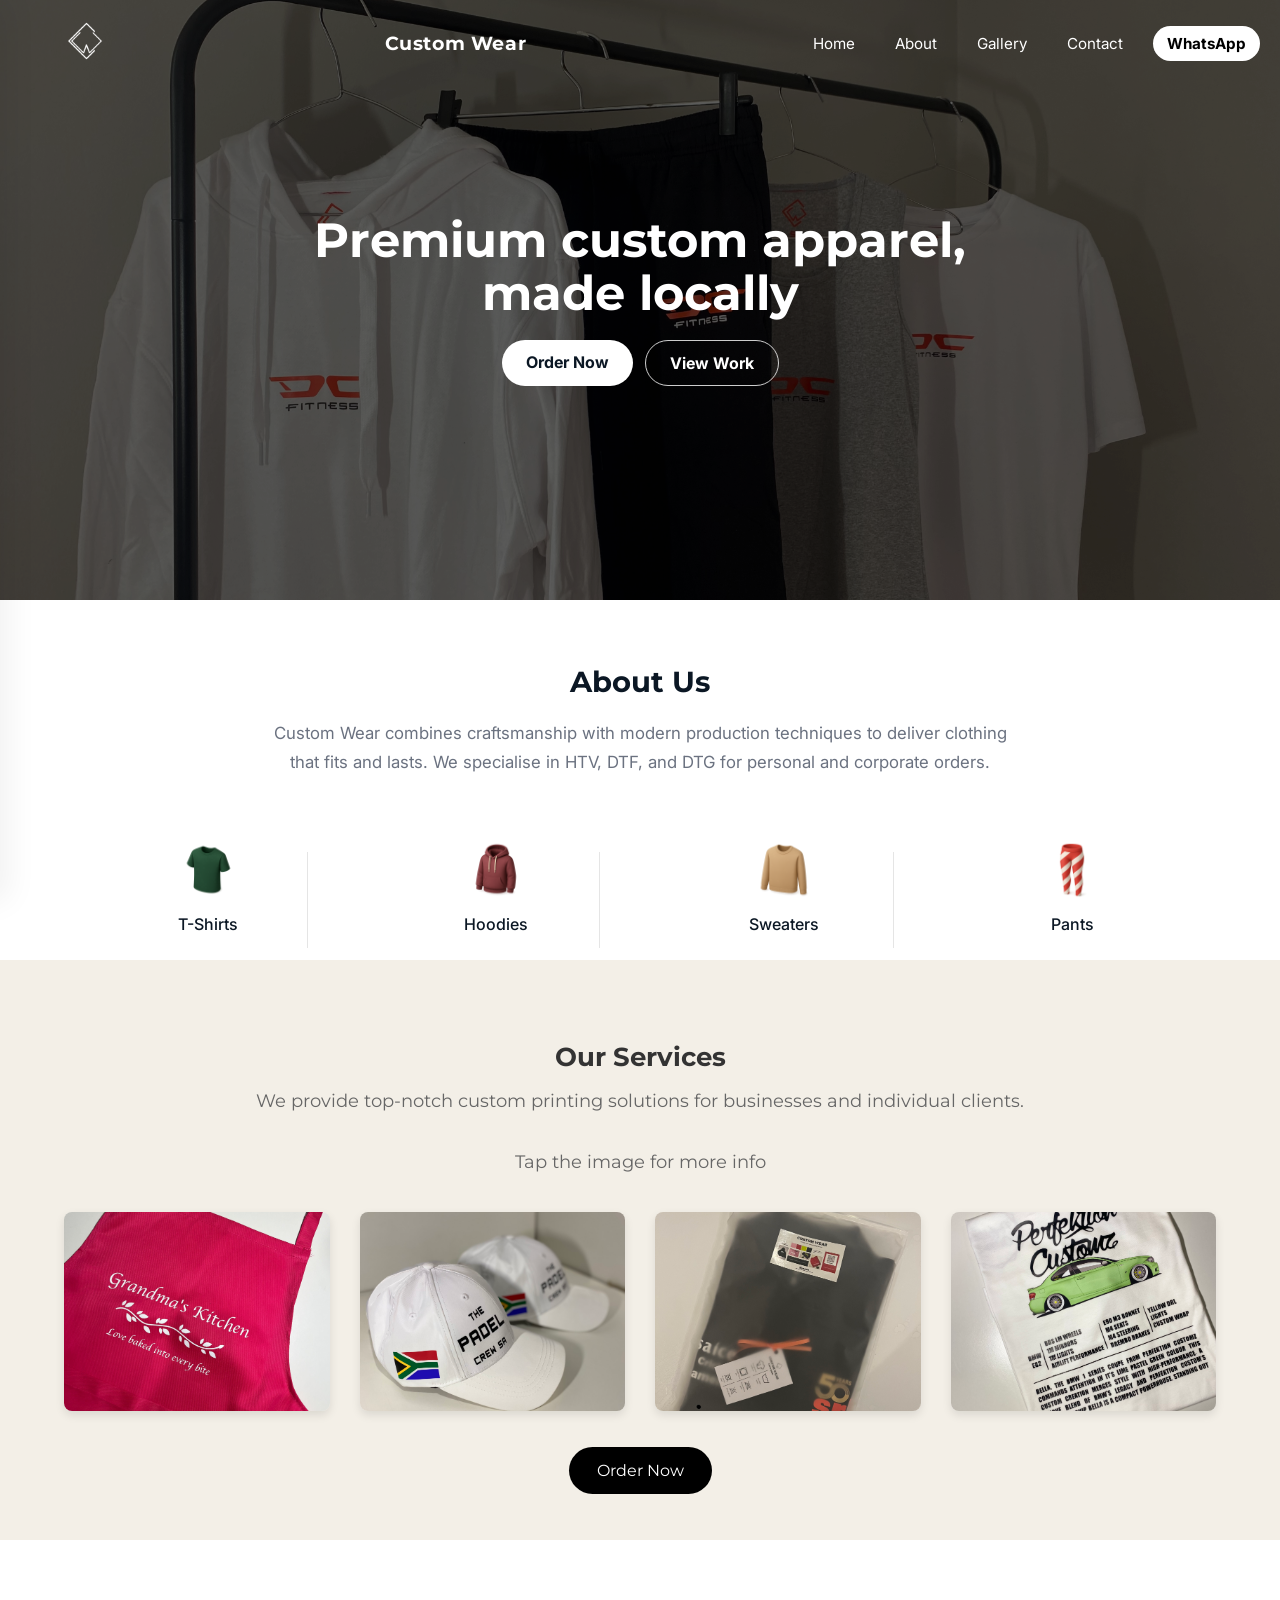
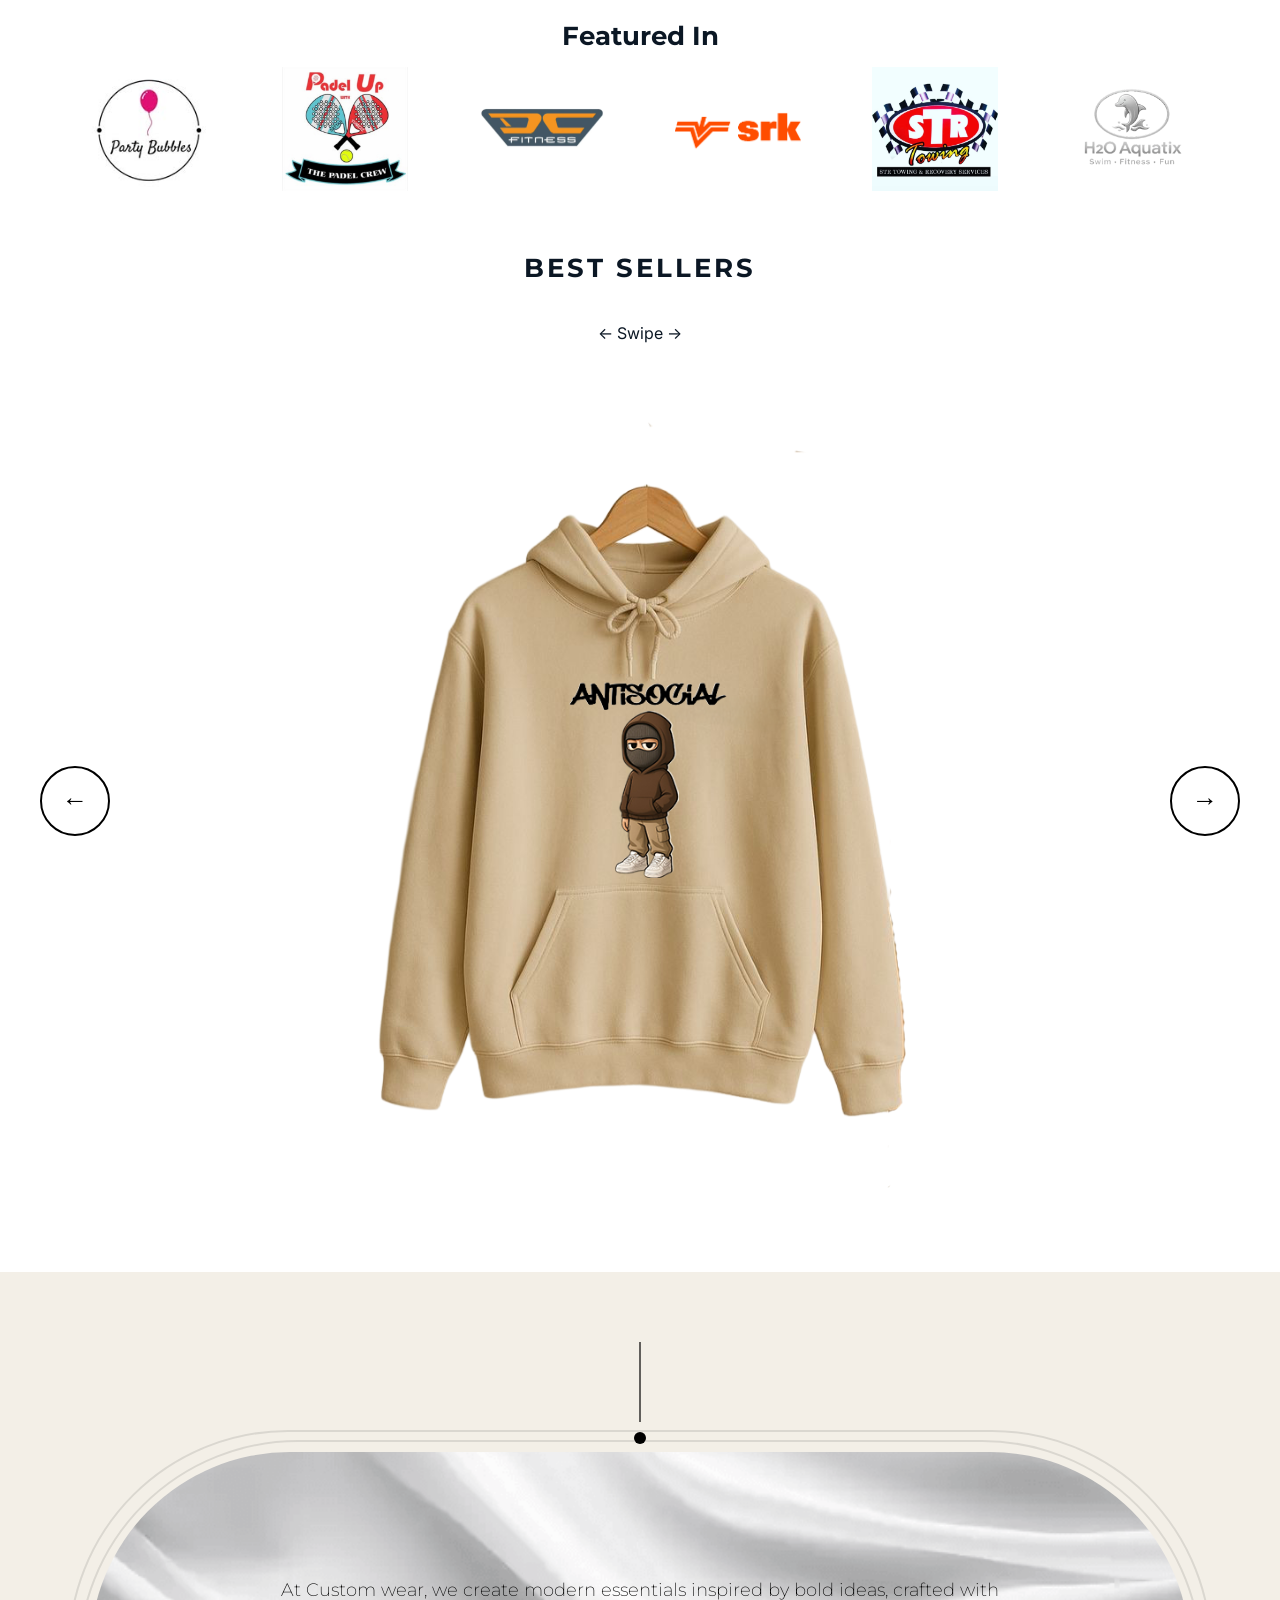
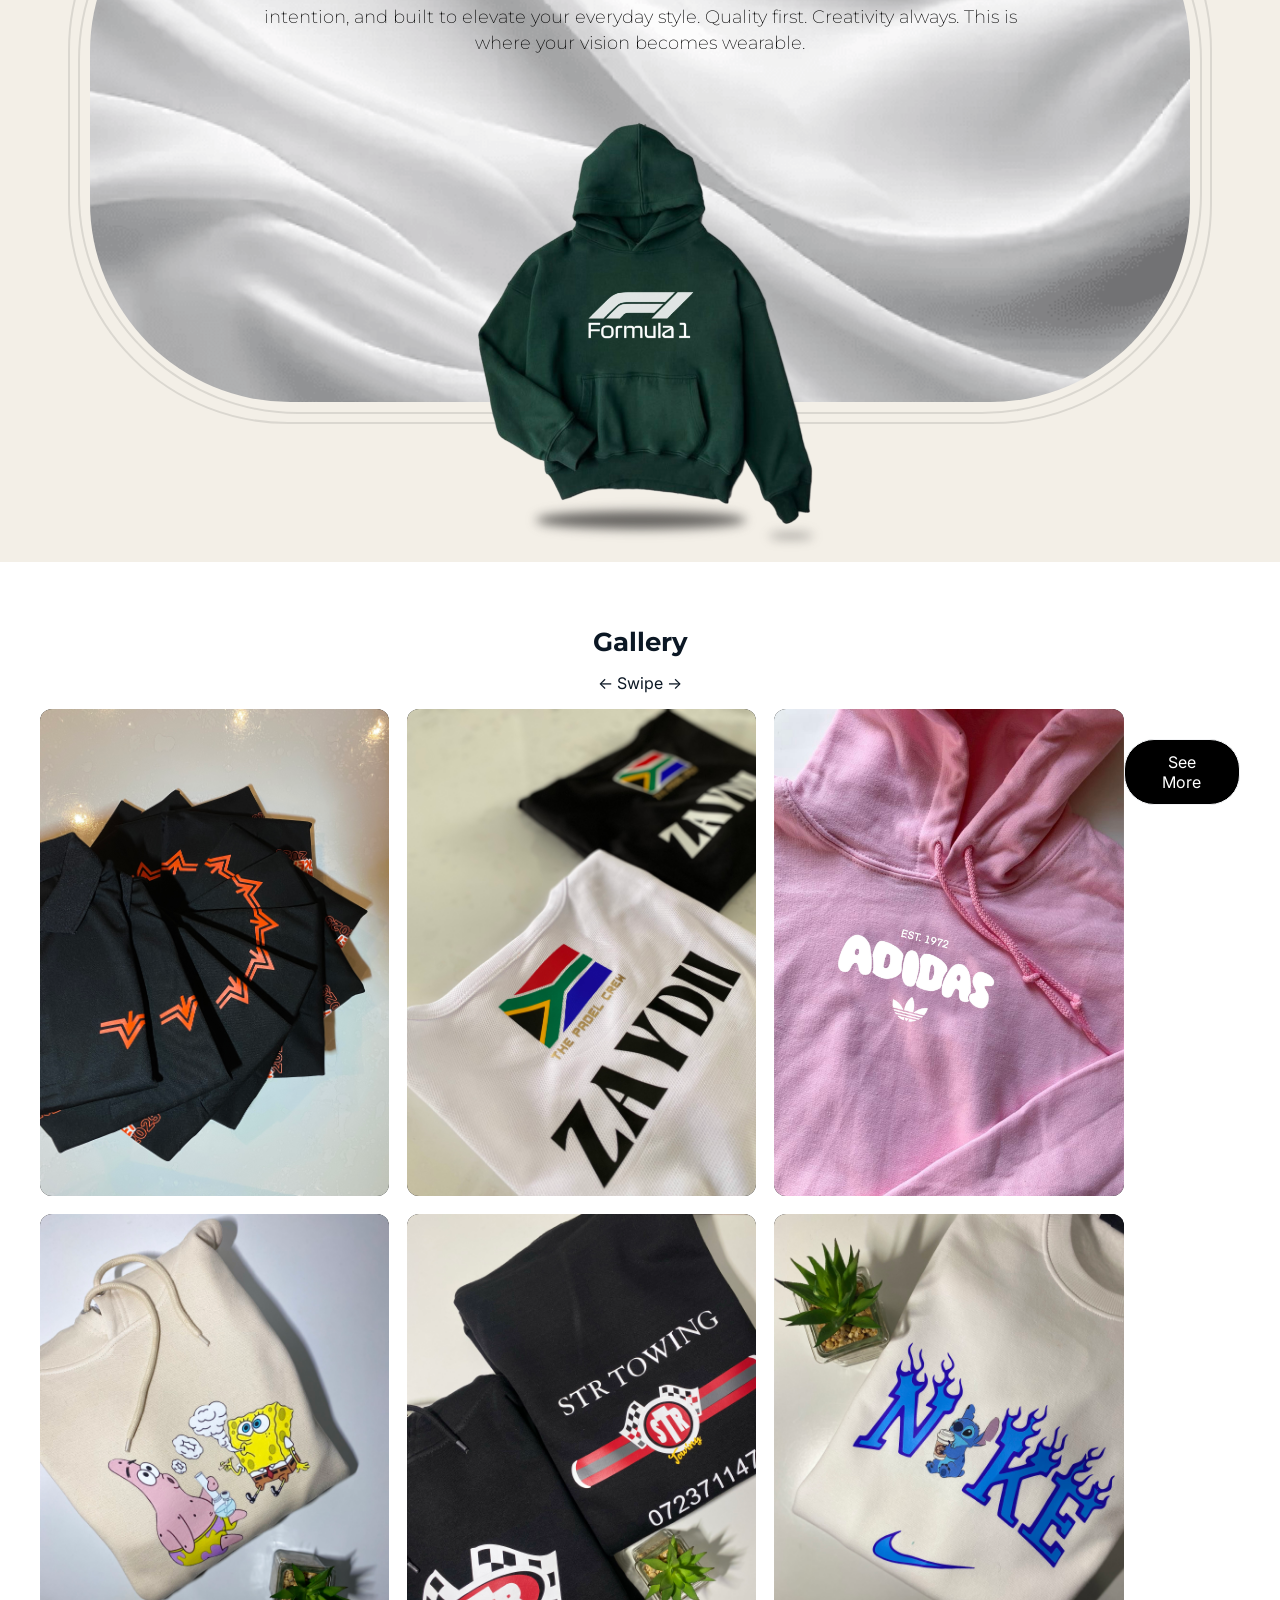
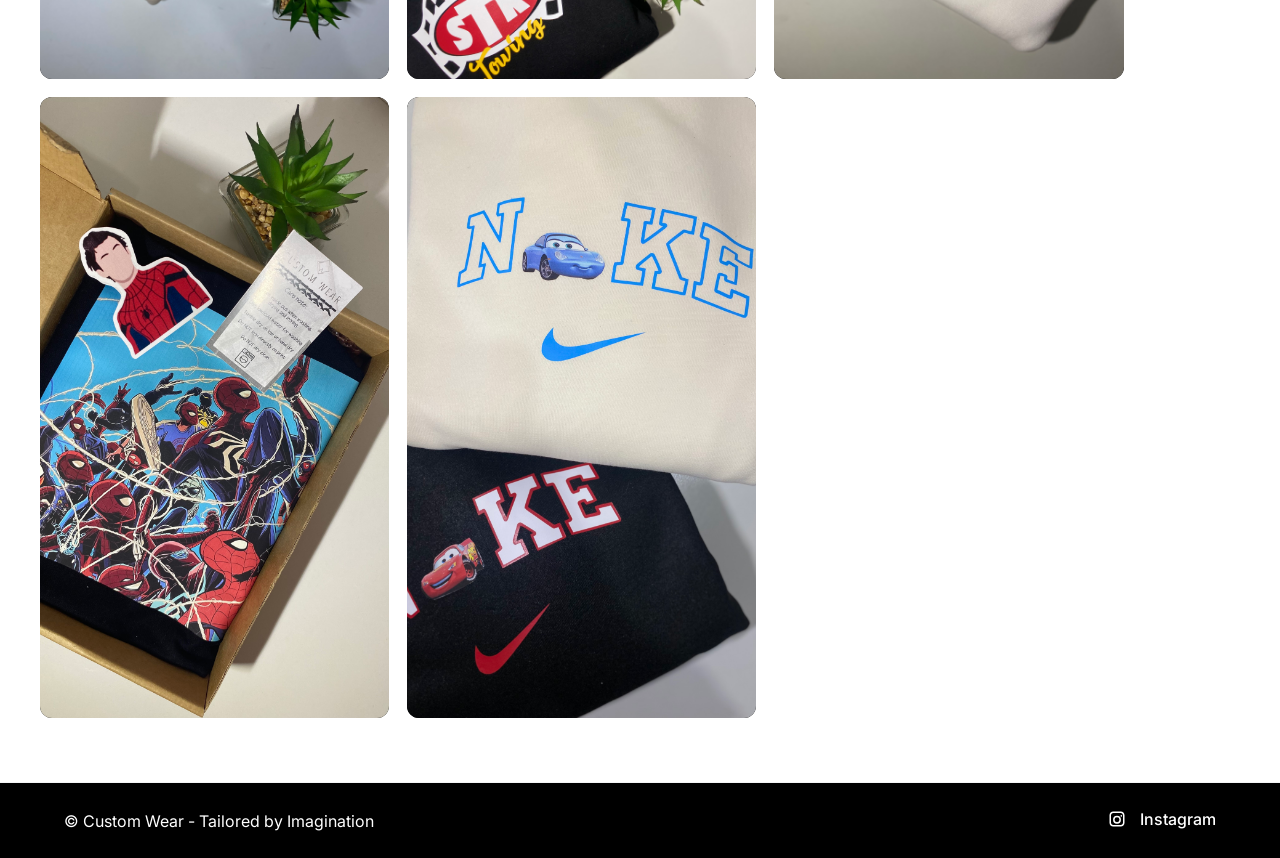
==== commit 8b012e98: "Update index.html" ====
--- a/index.html
+++ b/index.html
@@ -26,6 +26,7 @@
         <nav class="nav desktop-nav" id="navMenu">
           <a href="index.html">Home</a>
           <a href="about.html">About</a>
+          <a href="gallery.html">Gallery</a>
           <a href="contact.html">Contact</a>
           <a class="cta" href="https://wa.me/27737553136?text=Hi%20I'd%20like%20to%20place%20a%20custom%20Tshirt%20order" target="_blank" rel="noopener">WhatsApp</a>
         </nav>
@@ -39,6 +40,7 @@
     <ul class="drawer-list">
       <li><a href="index.html">Home</a></li>
       <li><a href="about.html">About</a></li>
+      <li><a href="gallery.html">Gallery</a></li>
       <li><a href="contact.html">Contact</a></li>
       <li><a class="cta" href="https://wa.me/27737553136?text=Hi%20I'd%20like%20to%20place%20a%20custom%20Tshirt%20order" target="_blank" rel="noopener">WhatsApp</a></li>
     </ul>
--- a/css/style.css
+++ b/css/style.css
@@ -784,6 +784,27 @@
 .card img{width:100%;height:220px;object-fit:cover;display:block;transition:transform .35s ease}
 .card:hover img{transform:scale(1.03)}
 .swipe{text-align: center}
+.see-more-wrapper {
+  text-align: center;
+  margin-top: 30px;
+}
+
+.see-more-btn {
+  display: inline-block;
+  padding: 12px 28px;
+  background: #000;
+  color: #fff;
+  border-radius: 30px;
+  font-size: 16px;
+  text-decoration: none;
+  border: 1px solid var(--muted-2);
+  transition: 0.3s;
+}
+
+.see-more-btn:hover {
+  background: #fff;
+  color: #000;
+}
 
 /* Center the Gallery heading */
 .gallery-title {
@@ -1584,3 +1605,122 @@
 
 }
 
+/* --- Gallery Page Styling --- */
+
+.page-gallery main {
+  margin-top: 60px; /* same spacing below fixed header */
+  animation: fadeIn 0.8s ease-out both; /* same fade-in */
+}
+
+/* Headings */
+.page-gallery h1,
+.page-gallery h2 {
+  font-family: 'Montserrat', sans-serif;
+  text-align: center;
+  font-weight: 700;
+  color: var(--text);
+  margin-bottom: 20px;
+}
+
+/* Intro paragraph */
+.page-gallery .intro {
+  color: var(--muted);
+  max-width: none;
+  margin: 0 auto 30px;
+  text-align: center;
+  line-height: 1.7;
+  font-size: 1.05rem;
+}
+
+/* Section spacing */
+.page-gallery .section {
+  padding-top: 40px;
+  padding-bottom: 40px;
+}
+
+/* Optional divider between content blocks */
+.page-gallery .section:not(:last-of-type) {
+  border-bottom: 1px solid var(--muted-2);
+}
+
+/* --- GALLERY GRID --- */
+.gallery-wrapper {
+  width: 100%;
+  display: flex;
+  justify-content: center;
+}
+
+.gallery {
+  display: grid;
+  grid-template-columns: repeat(3, 1fr);
+  gap: 18px;
+  width: 100%;
+  max-width: 1100px;
+  margin: 0 auto;
+}
+
+.gallery .card {
+  position: relative;
+  border-radius: 12px;
+  overflow: hidden;
+  cursor: pointer;
+  transition: transform 0.25s ease;
+  background: #000;
+}
+
+.gallery .card:hover {
+  transform: translateY(-4px);
+}
+
+.gallery .card img {
+  width: 100%;
+  height: 100%;
+  object-fit: cover;
+  display: block;
+}
+
+/* --- BOTTOM IMAGE consistency --- */
+.page-gallery .bottom-image img {
+  width: 100%;
+  display: block;
+  margin-top: 40px;
+  border-radius: 0;
+}
+
+/* --- RESPONSIVE --- */
+
+@media (max-width: 1024px) {
+  .gallery {
+    grid-template-columns: repeat(2, 1fr);
+    gap: 16px;
+  }
+}
+
+@media (max-width: 768px) {
+  .page-gallery .intro {
+    font-size: 1rem;
+    padding: 0 16px;
+  }
+
+  .page-gallery h1 {
+    font-size: 1.8rem;
+  }
+
+  .gallery {
+    grid-template-columns: repeat(2, 1fr);
+    gap: 14px;
+  }
+}
+
+@media (max-width: 480px) {
+  .page-gallery h1 {
+    font-size: 1.5rem;
+  }
+
+  .gallery {
+    grid-template-columns: 1fr; /* single column on very small screens */
+    gap: 12px;
+  }
+}
+
+
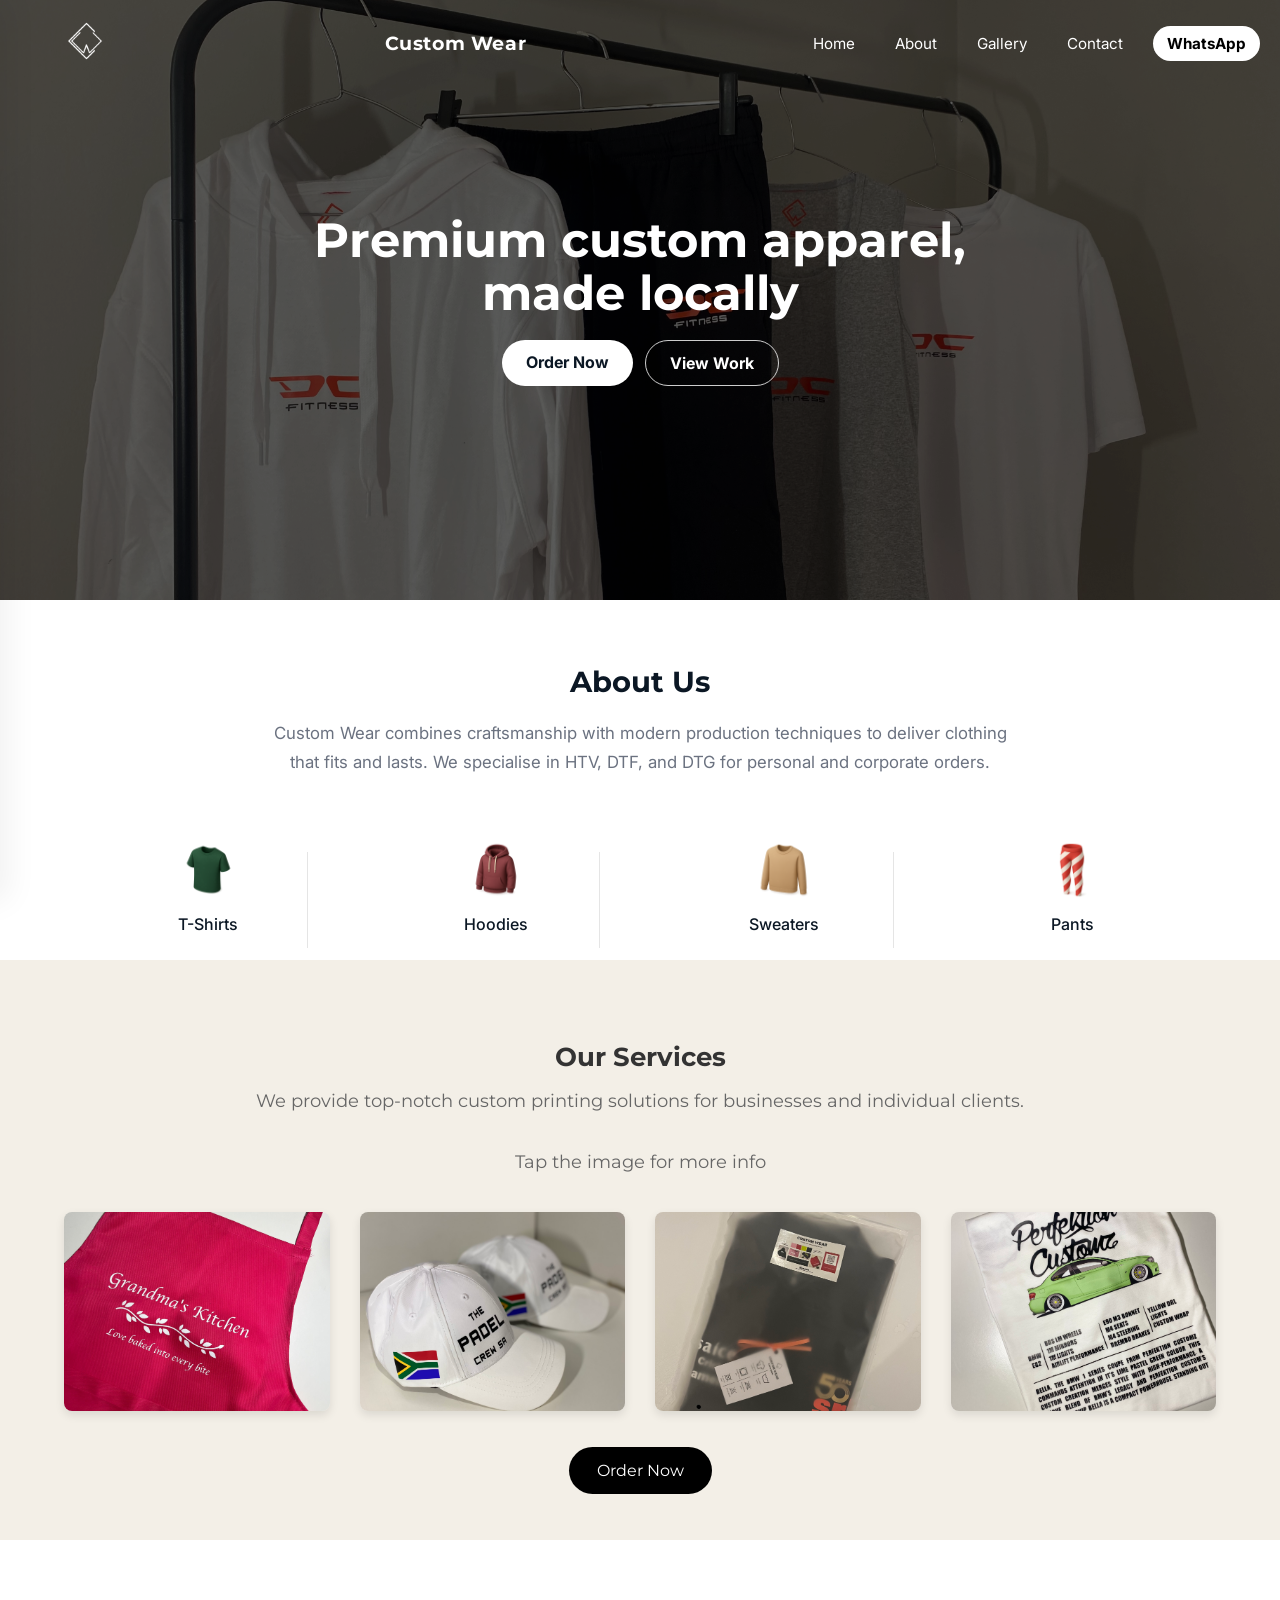
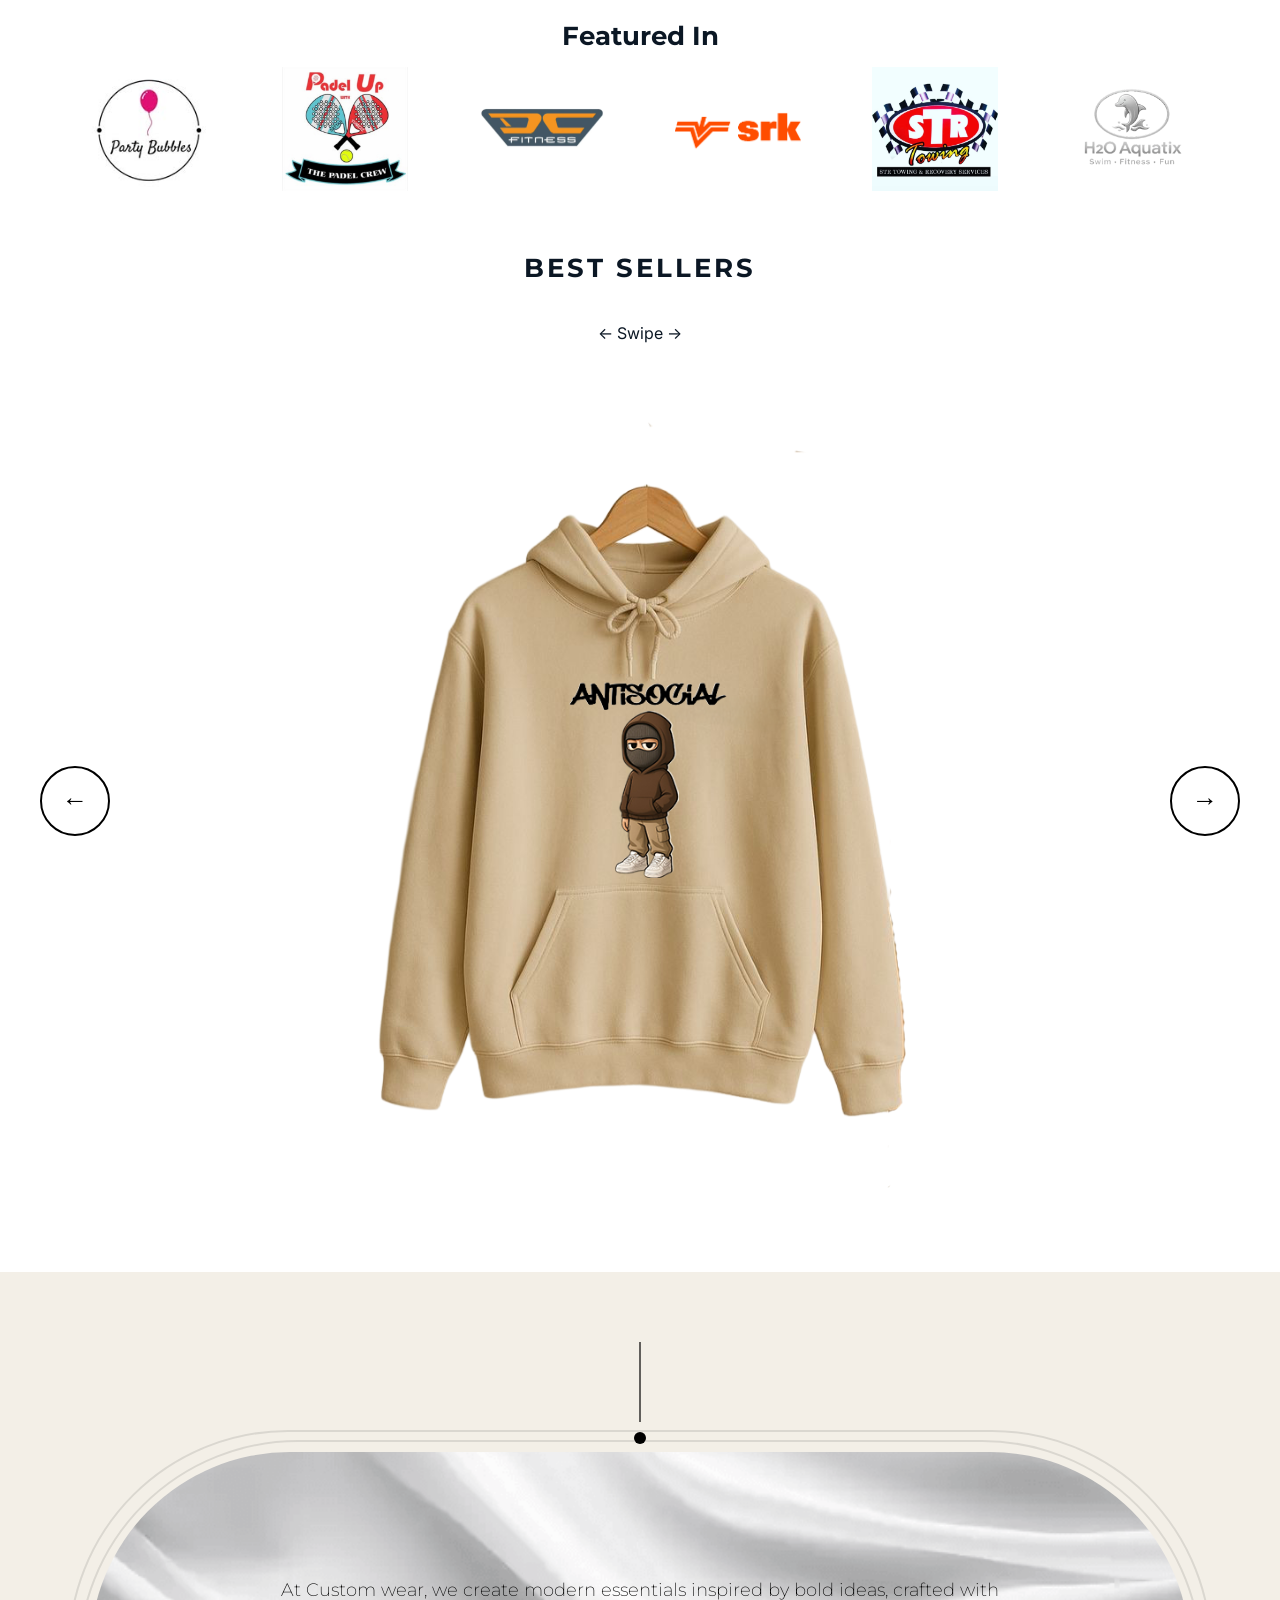
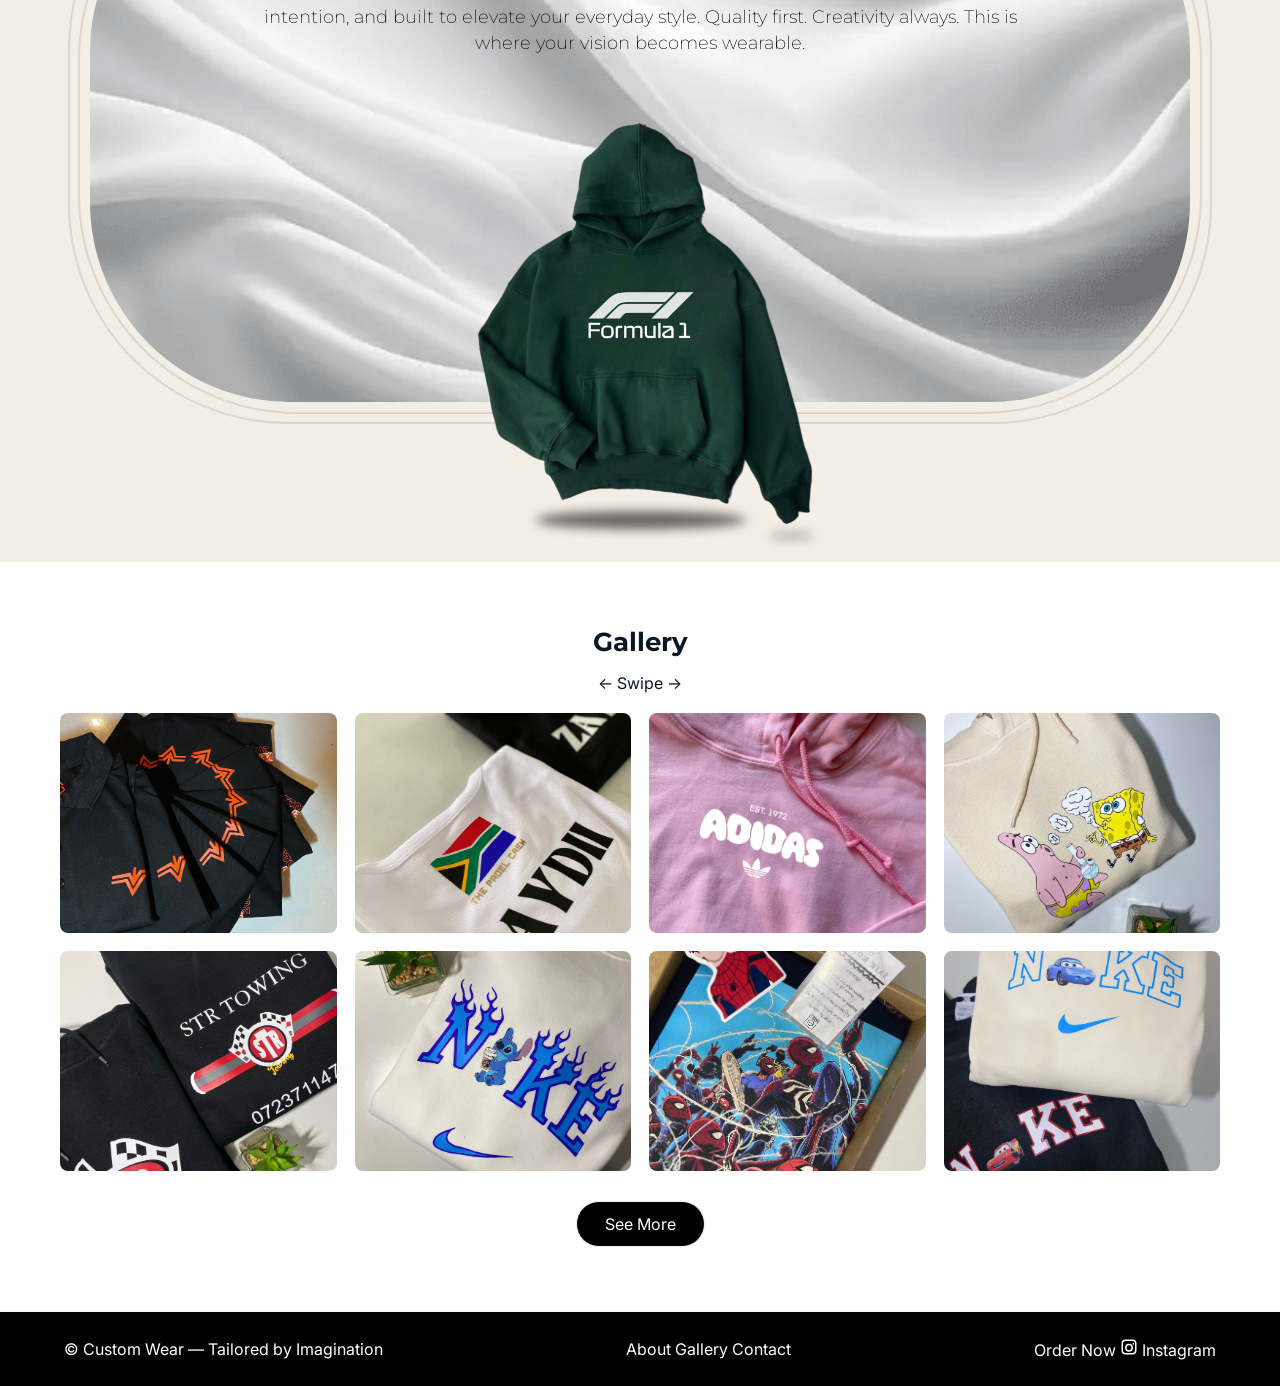
==== commit 44a6241c: "Update index.html" ====
--- a/index.html
+++ b/index.html
@@ -284,21 +284,41 @@
 
   </section>
 
-  <!-- Footer -->
- <footer class="footer">
+
+ <!-- Footer -->
+<footer class="footer">
   <div class="container footer-inner">
-    <div>© Custom Wear - Tailored by Imagination</div>
-    <div class="footer-links">
+
+    <!-- Left Text -->
+    <div class="footer-text">© Custom Wear — Tailored by Imagination</div>
+
+    <!-- Quick Links -->
+    <div class="footer-quick">
+      <a href="/about">About</a>
+      <a href="/gallery">Gallery</a>
+      <a href="/contact">Contact</a>
+    </div>
+
+    <!-- Instagram + Button -->
+    <div class="footer-actions">
+      <a class="footer-btn" href="/order">Order Now</a>
+
       <a href="https://www.instagram.com/custom.wear_?utm_source=ig_web_button_share_sheet&igsh=ZDNlZDc0MzIxNw==" 
-         target="_blank" rel="noopener">
-        <svg xmlns="http://www.w3.org/2000/svg" viewBox="0 0 24 24" width="18" height="18" fill="currentColor" style="vertical-align: middle; margin-right: 6px;">
-          <path d="M7 2C4.24 2 2 4.24 2 7v10c0 2.76 2.24 5 5 5h10c2.76 0 5-2.24 5-5V7c0-2.76-2.24-5-5-5H7zm10 2c1.65 0 3 1.35 3 3v10c0 1.65-1.35 3-3 3H7c-1.65 0-3-1.35-3-3V7c0-1.65 1.35-3 3-3h10zm-5 3.75a5.25 5.25 0 1 0 0 10.5 5.25 5.25 0 0 0 0-10.5zm0 2a3.25 3.25 0 1 1 0 6.5 3.25 3.25 0 0 1 0-6.5zm5.75-.88a1.12 1.12 0 1 0 0-2.25 1.12 1.12 0 0 0 0 2.25z"/>
+         target="_blank" rel="noopener" class="insta-link">
+        <svg xmlns="http://www.w3.org/2000/svg" viewBox="0 0 24 24"
+             width="18" height="18" fill="currentColor" class="footer-icon">
+          <path d="M7 2C4.24 2 2 4.24 2 7v10c0 2.76 2.24 5 5 5h10c2.76 0 5-2.24 5-5V7c0-2.76-2.24-5-5-5H7zm10 2c1.65 0 3 
+          1.35 3 3v10c0 1.65-1.35 3-3 3H7c-1.65 0-3-1.35-3-3V7c0-1.65 
+          1.35-3 3-3h10zm-5 3.75a5.25 5.25 0 1 0 0 10.5 5.25 5.25 0 0 
+          0 0-10.5zm0 2a3.25 3.25 0 1 1 0 6.5 3.25 3.25 0 0 1 
+          0-6.5zm5.75-.88a1.12 1.12 0 1 0 0-2.25 1.12 1.12 0 0 0 0 2.25z"/>
         </svg>
         Instagram
       </a>
     </div>
   </div>
 </footer>
+
 
   <!-- Lightbox -->
   <div class="lightbox" id="lightbox" aria-hidden="true" style="display: none;">
--- a/css/style.css
+++ b/css/style.css
@@ -1605,14 +1605,16 @@
 
 }
 
-/* --- Gallery Page Styling --- */
-
+/* =========================================================
+   Gallery page — WORKING CSS 
+   ========================================================= */
+
+/* Page layout + heading */
 .page-gallery main {
-  margin-top: 60px; /* same spacing below fixed header */
-  animation: fadeIn 0.8s ease-out both; /* same fade-in */
-}
-
-/* Headings */
+  margin-top: 60px;
+  animation: fadeIn 0.8s ease-out both;
+}
+
 .page-gallery h1,
 .page-gallery h2 {
   font-family: 'Montserrat', sans-serif;
@@ -1622,7 +1624,6 @@
   margin-bottom: 20px;
 }
 
-/* Intro paragraph */
 .page-gallery .intro {
   color: var(--muted);
   max-width: none;
@@ -1632,54 +1633,66 @@
   font-size: 1.05rem;
 }
 
-/* Section spacing */
 .page-gallery .section {
   padding-top: 40px;
   padding-bottom: 40px;
 }
 
-/* Optional divider between content blocks */
 .page-gallery .section:not(:last-of-type) {
   border-bottom: 1px solid var(--muted-2);
 }
 
-/* --- GALLERY GRID --- */
-.gallery-wrapper {
+/* Gallery grid (scoped) */
+.page-gallery .gallery-page-wrapper {
   width: 100%;
   display: flex;
   justify-content: center;
 }
 
-.gallery {
+.page-gallery .gallery-page {
   display: grid;
   grid-template-columns: repeat(3, 1fr);
   gap: 18px;
   width: 100%;
   max-width: 1100px;
   margin: 0 auto;
-}
-
-.gallery .card {
+  align-items: stretch;
+}
+
+.page-gallery .gallery-page-card {
   position: relative;
   border-radius: 12px;
   overflow: hidden;
   cursor: pointer;
-  transition: transform 0.25s ease;
+  transition: transform 0.28s ease, box-shadow 0.28s ease;
   background: #000;
-}
-
-.gallery .card:hover {
-  transform: translateY(-4px);
-}
-
-.gallery .card img {
+  min-height: 200px; /* keeps a consistent card height if images are different sizes */
+  display: flex;
+  align-items: center;
+  justify-content: center;
+}
+
+.page-gallery .gallery-page-card img {
   width: 100%;
   height: 100%;
   object-fit: cover;
   display: block;
-}
-
-/* --- BOTTOM IMAGE consistency --- */
+  vertical-align: middle;
+  transition: transform .35s ease;
+}
+
+/* hover only for devices that support it */
+@media (hover: hover) and (pointer: fine) {
+  .page-gallery .gallery-page-card:hover {
+    transform: translateY(-6px);
+    box-shadow: 0 12px 30px rgba(0,0,0,0.18);
+  }
+  .page-gallery .gallery-page-card:hover img {
+    transform: scale(1.03);
+  }
+}
+
+/* Bottom decorative image */
 .page-gallery .bottom-image img {
   width: 100%;
   display: block;
@@ -1687,40 +1700,104 @@
   border-radius: 0;
 }
 
-/* --- RESPONSIVE --- */
-
+/* ============================
+   Lightbox (scoped to .page-gallery)
+   Uses your existing HTML: #lightbox, #lbImage, #lbCaption, #lbClose
+   ============================ */
+
+.page-gallery #lightbox {
+  display: none;             /* hidden by default */
+  position: fixed;
+  inset: 0;                  /* top:0; right:0; bottom:0; left:0 */
+  background: rgba(0,0,0,0.90);
+  z-index: 9999;
+  align-items: center;
+  justify-content: center;
+  padding: 28px;
+  box-sizing: border-box;
+  flex-direction: column;
+  gap: 14px;
+  pointer-events: none;
+}
+
+.page-gallery #lightbox.open {
+  display: flex;
+  pointer-events: auto;
+}
+
+/* close button (matches id in your HTML: lbClose) */
+.page-gallery #lbClose,
+.page-gallery .lb-close {
+  position: absolute;
+  top: 18px;
+  right: 22px;
+  font-size: 36px;
+  color: #fff;
+  cursor: pointer;
+  line-height: 1;
+  z-index: 10010;
+  background: transparent;
+  border: none;
+  padding: 6px 10px;
+}
+
+/* image inside lightbox */
+.page-gallery #lbImage,
+.page-gallery .lb-content {
+  max-width: 92%;
+  max-height: 78vh;
+  width: auto;
+  height: auto;
+  border-radius: 10px;
+  object-fit: contain;
+  box-shadow: 0 18px 50px rgba(0,0,0,0.6);
+}
+
+/* caption */
+.page-gallery #lbCaption,
+.page-gallery .lb-caption {
+  color: #fff;
+  text-align: center;
+  font-size: 14px;
+  max-width: 92%;
+  line-height: 1.4;
+  opacity: 0.95;
+}
+
+/* small-screen adjustments */
+@media (max-width: 520px) {
+  .page-gallery #lbImage,
+  .page-gallery .lb-content {
+    max-width: 96%;
+    max-height: 72vh;
+    border-radius: 6px;
+  }
+  .page-gallery #lbClose,
+  .page-gallery .lb-close {
+    font-size: 28px;
+    top: 12px;
+    right: 14px;
+  }
+}
+
+/* ============================
+   Responsive grid breakpoints
+   ============================ */
 @media (max-width: 1024px) {
-  .gallery {
+  .page-gallery .gallery-page {
     grid-template-columns: repeat(2, 1fr);
     gap: 16px;
   }
 }
 
 @media (max-width: 768px) {
-  .page-gallery .intro {
-    font-size: 1rem;
-    padding: 0 16px;
-  }
-
-  .page-gallery h1 {
-    font-size: 1.8rem;
-  }
-
-  .gallery {
-    grid-template-columns: repeat(2, 1fr);
-    gap: 14px;
-  }
+  .page-gallery .intro { font-size: 1rem; padding: 0 16px; }
+  .page-gallery h1 { font-size: 1.8rem; }
+  .page-gallery .gallery-page { grid-template-columns: repeat(2, 1fr); gap: 14px; }
 }
 
 @media (max-width: 480px) {
-  .page-gallery h1 {
-    font-size: 1.5rem;
-  }
-
-  .gallery {
-    grid-template-columns: 1fr; /* single column on very small screens */
-    gap: 12px;
-  }
-}
-
-
+  .page-gallery h1 { font-size: 1.5rem; }
+  .page-gallery .gallery-page { grid-template-columns: 1fr; gap: 12px; }
+  .page-gallery .gallery-page-card { min-height: 140px; }
+}
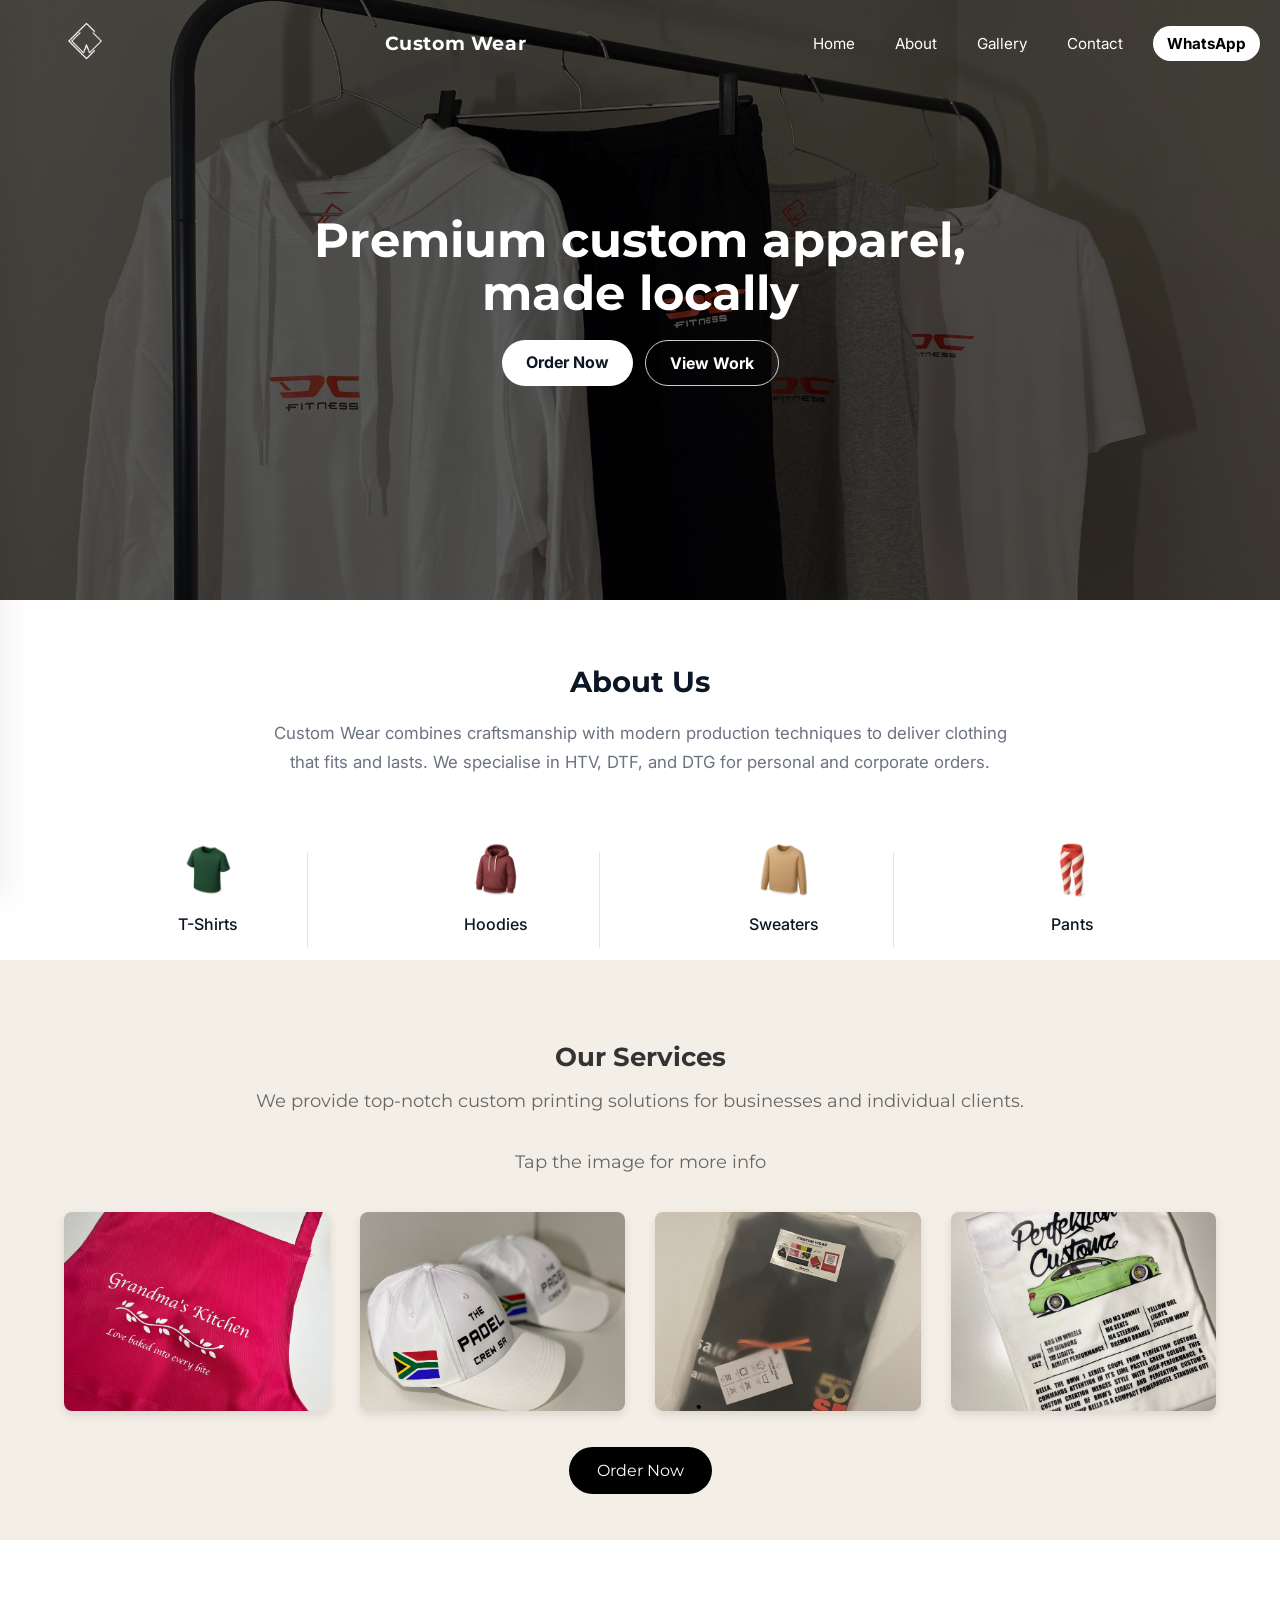
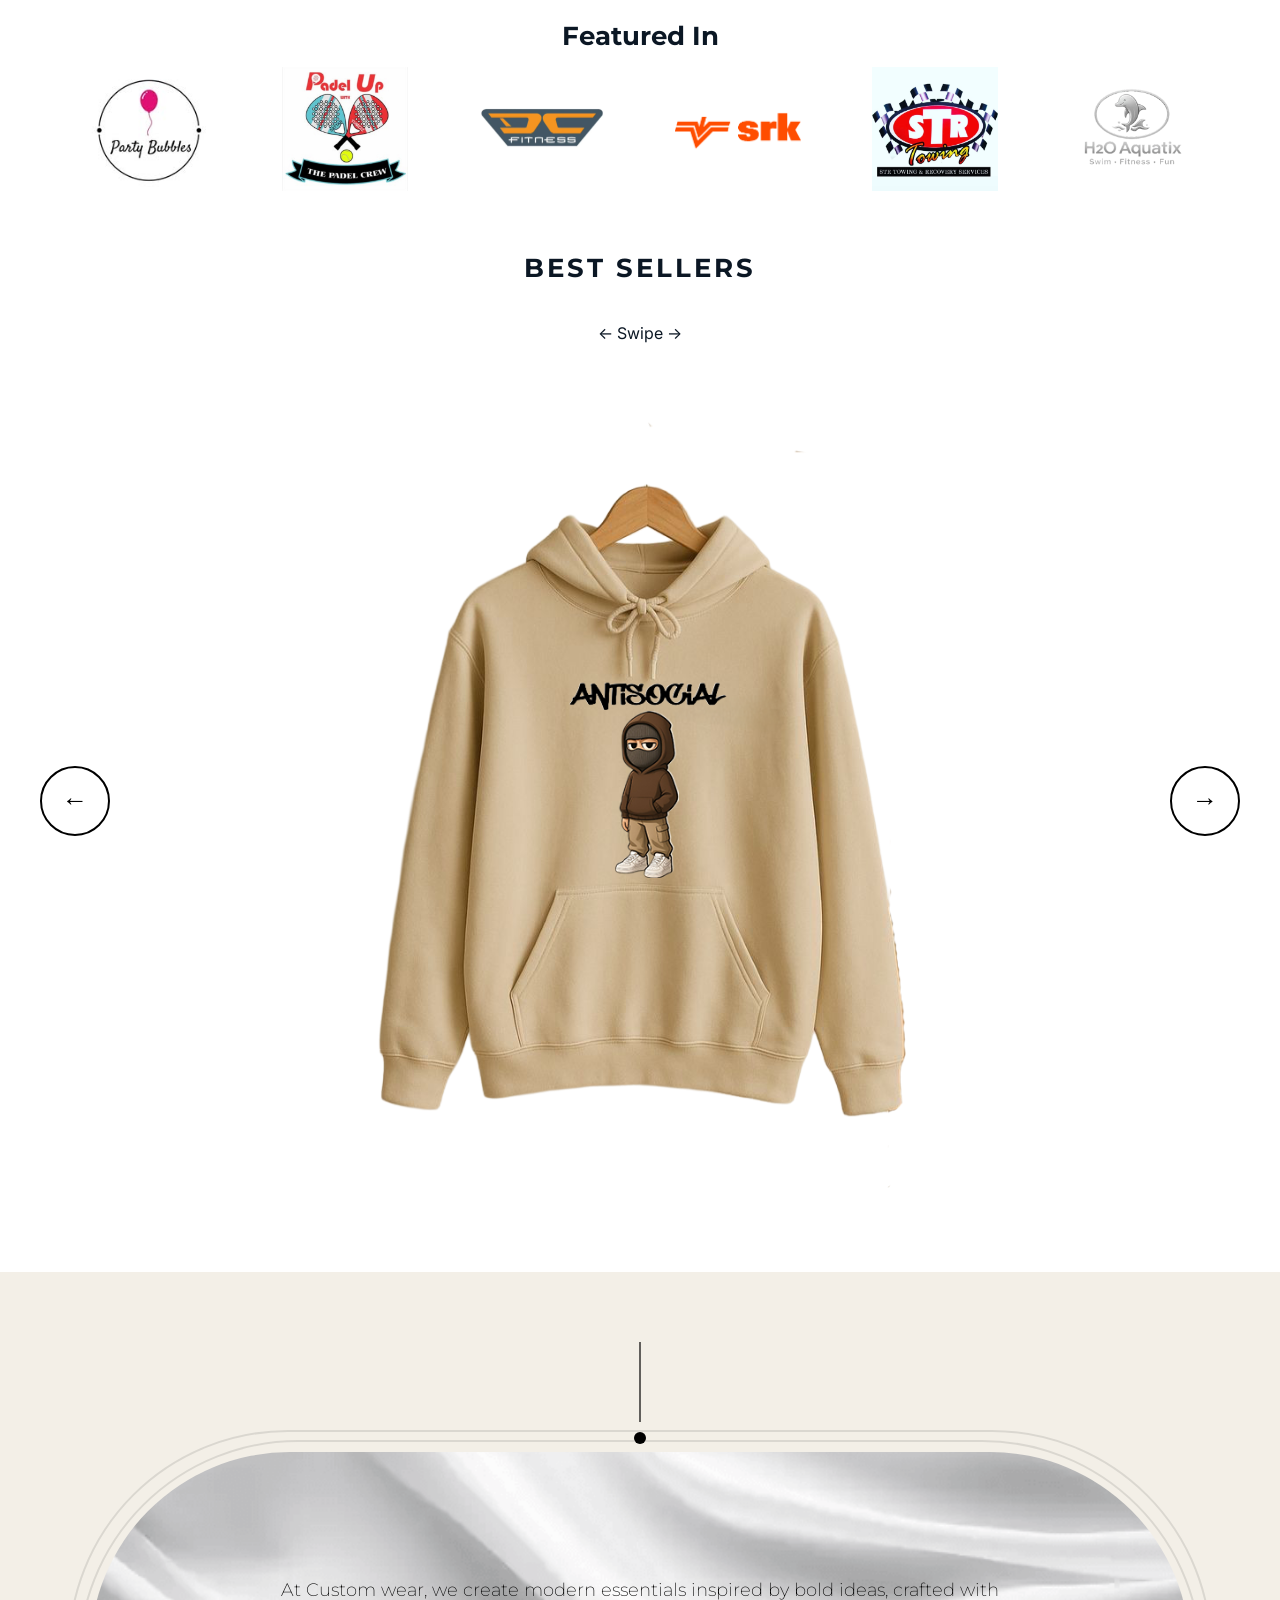
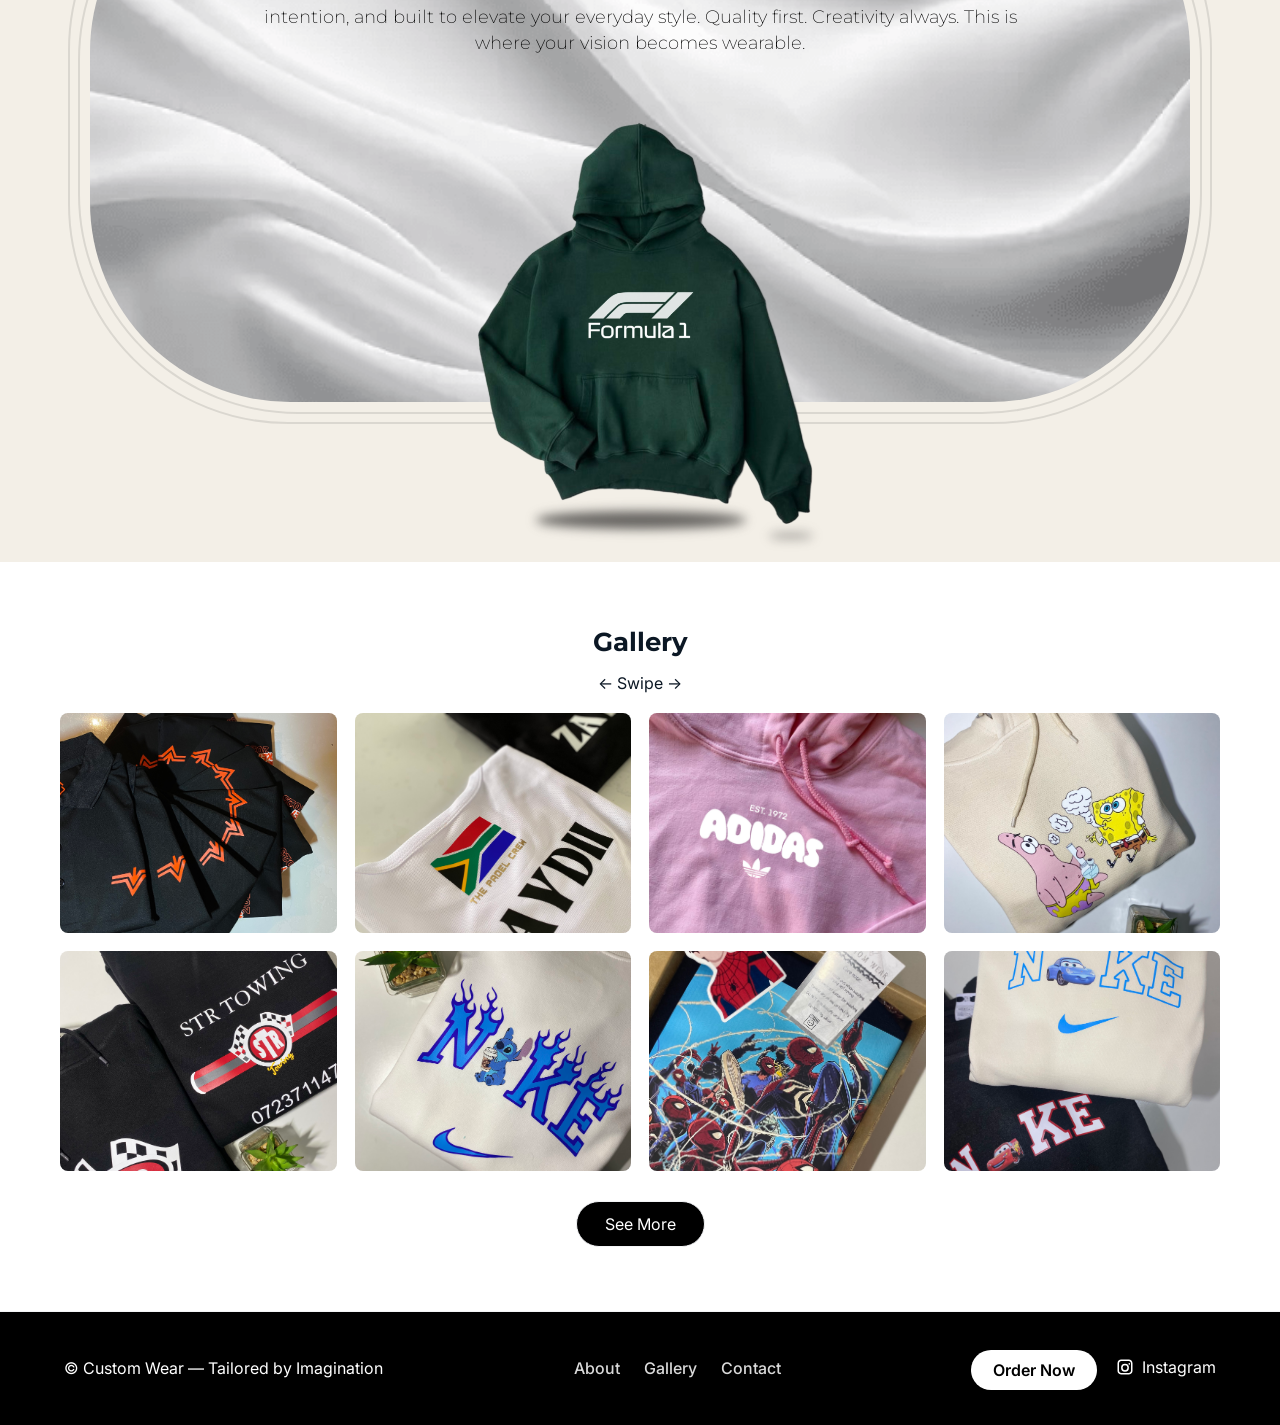
==== commit 72304837: "Update index.html" ====
--- a/index.html
+++ b/index.html
@@ -294,9 +294,9 @@
 
     <!-- Quick Links -->
     <div class="footer-quick">
-      <a href="/about">About</a>
-      <a href="/gallery">Gallery</a>
-      <a href="/contact">Contact</a>
+      <a href="about.html">About</a>
+      <a href="gallery.html">Gallery</a>
+      <a href="contact.html">Contact</a>
     </div>
 
     <!-- Instagram + Button -->
--- a/css/style.css
+++ b/css/style.css
@@ -819,7 +819,7 @@
 /* --- Footer --- */
 .footer {
   border-top: 1px solid var(--muted-2);
-  padding: 26px 0;
+  padding: 45px 0; /* thicker */
   background: #000;
   color: #fff;
 }
@@ -829,20 +829,51 @@
   justify-content: space-between;
   align-items: center;
   flex-wrap: wrap;
-  gap: 10px;
-}
-
-.footer-links a {
+  gap: 25px;
+  text-align: center;
+}
+
+/* Quick links */
+.footer-quick a {
   color: #fff;
+  margin: 0 10px;
   text-decoration: none;
+  font-weight: 500;
+  opacity: 0.85;
+  transition: opacity 0.3s;
+}
+
+.footer-quick a:hover {
+  opacity: 1;
+}
+
+/* Order now button */
+.footer-btn {
+  background: #fff;
+  color: #000;
+  padding: 10px 22px;
+  border-radius: 50px;
+  font-weight: 600;
+  text-decoration: none;
+  transition: 0.3s;
+}
+
+.footer-btn:hover {
+  opacity: 0.85;
+  transform: translateY(-2px);
+}
+
+/* Instagram link */
+.insta-link {
+  margin-left: 15px;
+  color: #fff;
   display: inline-flex;
   align-items: center;
   gap: 8px;
-  font-weight: 500;
   transition: opacity 0.3s, transform 0.3s;
 }
 
-.footer-links a:hover {
+.insta-link:hover {
   opacity: 0.8;
   transform: translateY(-2px);
 }
@@ -854,21 +885,42 @@
   transition: fill 0.3s;
 }
 
-.footer-links a:hover .footer-icon {
-  fill: #E1306C; /* Instagram pink tone */
-}
-
-/* 📱 Responsive: Center everything on mobile */
-@media (min-width: 768px) {
+.insta-link:hover .footer-icon {
+  fill: #E1306C;
+}
+
+/* Mobile-friendly: center everything */
+@media (max-width: 768px) {
+
   .footer-inner {
-    flex-direction: row;
+    flex-direction: column;
     text-align: center;
-  }
-  .footer-text, .footer-links {
-    flex: initial;
-    text-align: center;
-  }
-}
+    gap: 20px;
+  }
+
+  /* Center quick links */
+  .footer-quick {
+    width: 100%;
+    display: flex;
+    justify-content: center;
+    gap: 15px;
+    flex-wrap: wrap;
+  }
+
+  /* Center buttons + Instagram */
+  .footer-actions {
+    width: 100%;
+    display: flex;
+    flex-direction: column;
+    align-items: center; /* centers everything */
+    gap: 15px;
+  }
+
+  .insta-link {
+    margin-left: 0; /* remove desktop offset */
+  }
+}
+
 
 
 /* --- Lightbox --- */
@@ -1780,6 +1832,20 @@
   }
 }
 
+/* =========================================================
+   FORCE SOLID HEADER ONLY ON GALLERY PAGE
+   ========================================================= */
+
+.full-gallery-page header {
+  background: #000 !important;     /* Solid black */
+  position: fixed;                 /* Keep same layout */
+  top: 0;
+  left: 0;
+  width: 100%;
+  z-index: 999;                    /* Ensure it stays above images */
+  border-bottom: 1px solid var(--muted-2);
+}
+
 /* ============================
    Responsive grid breakpoints
    ============================ */
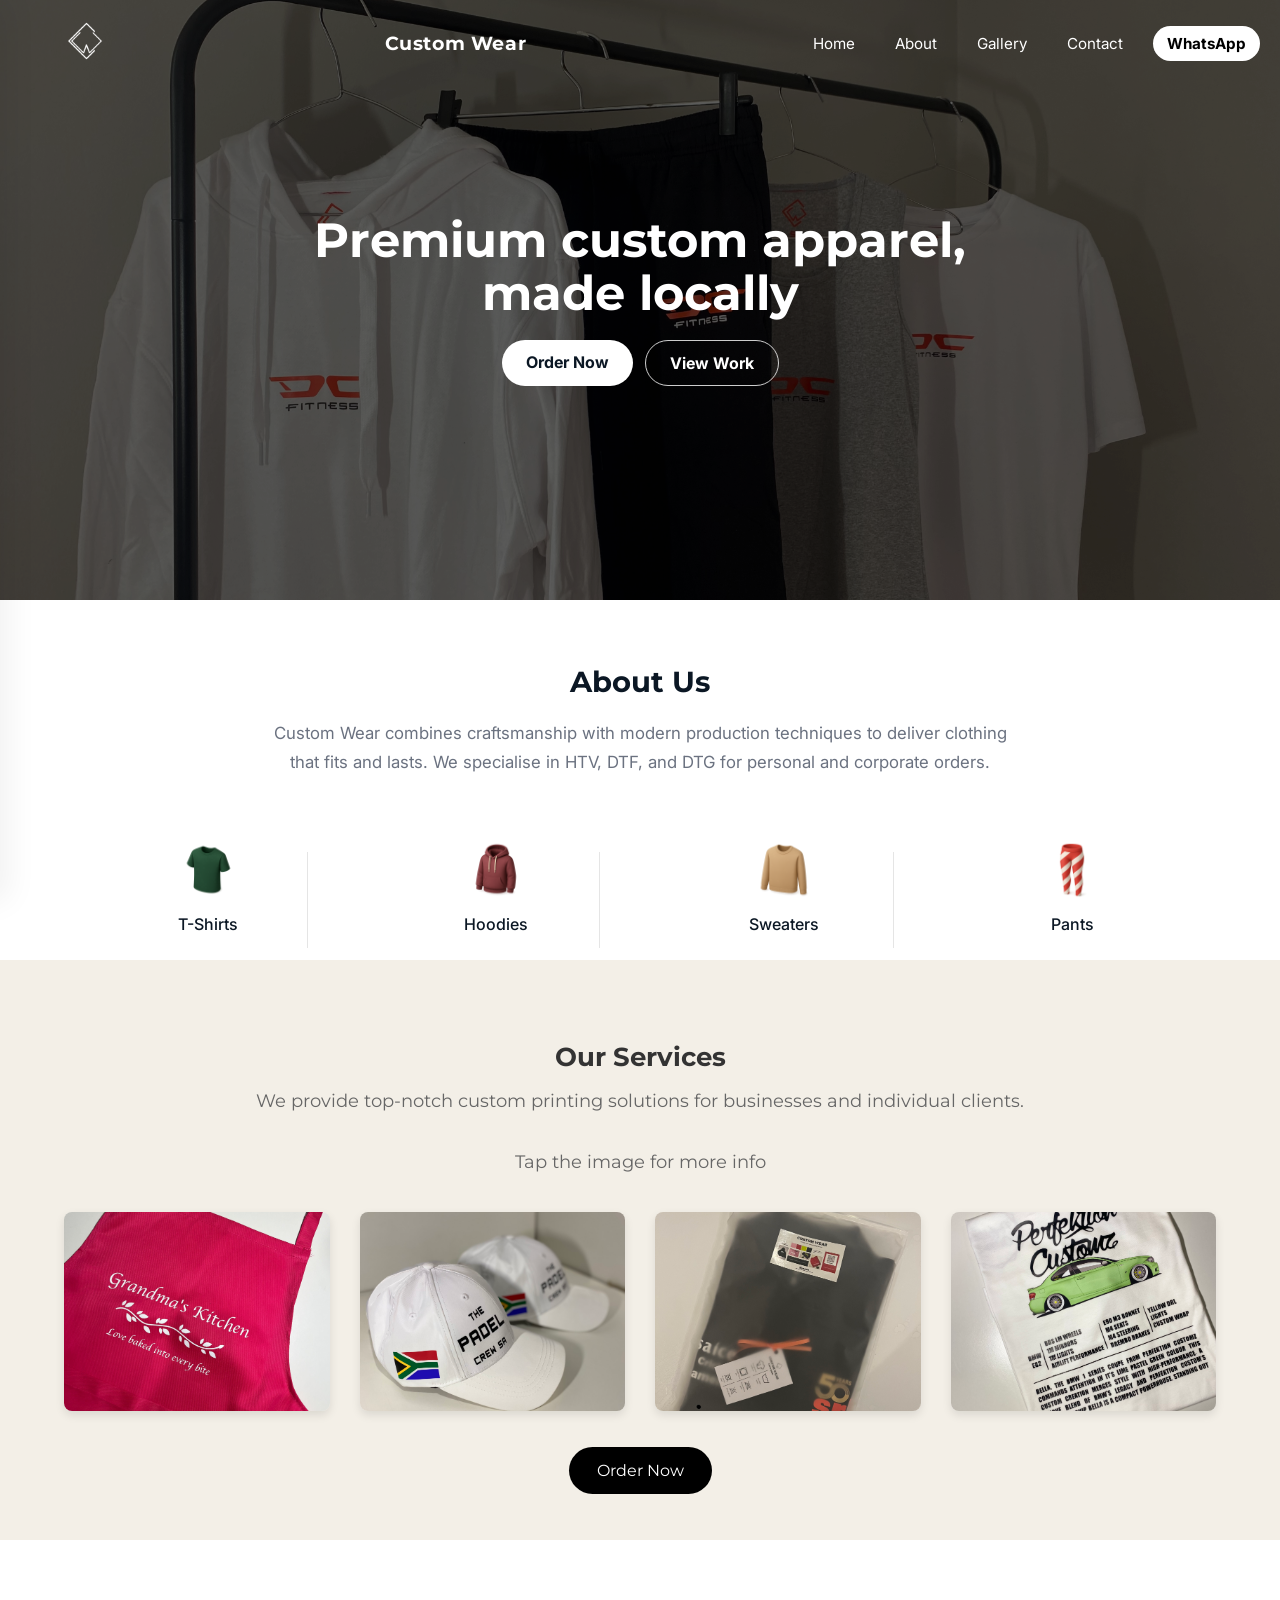
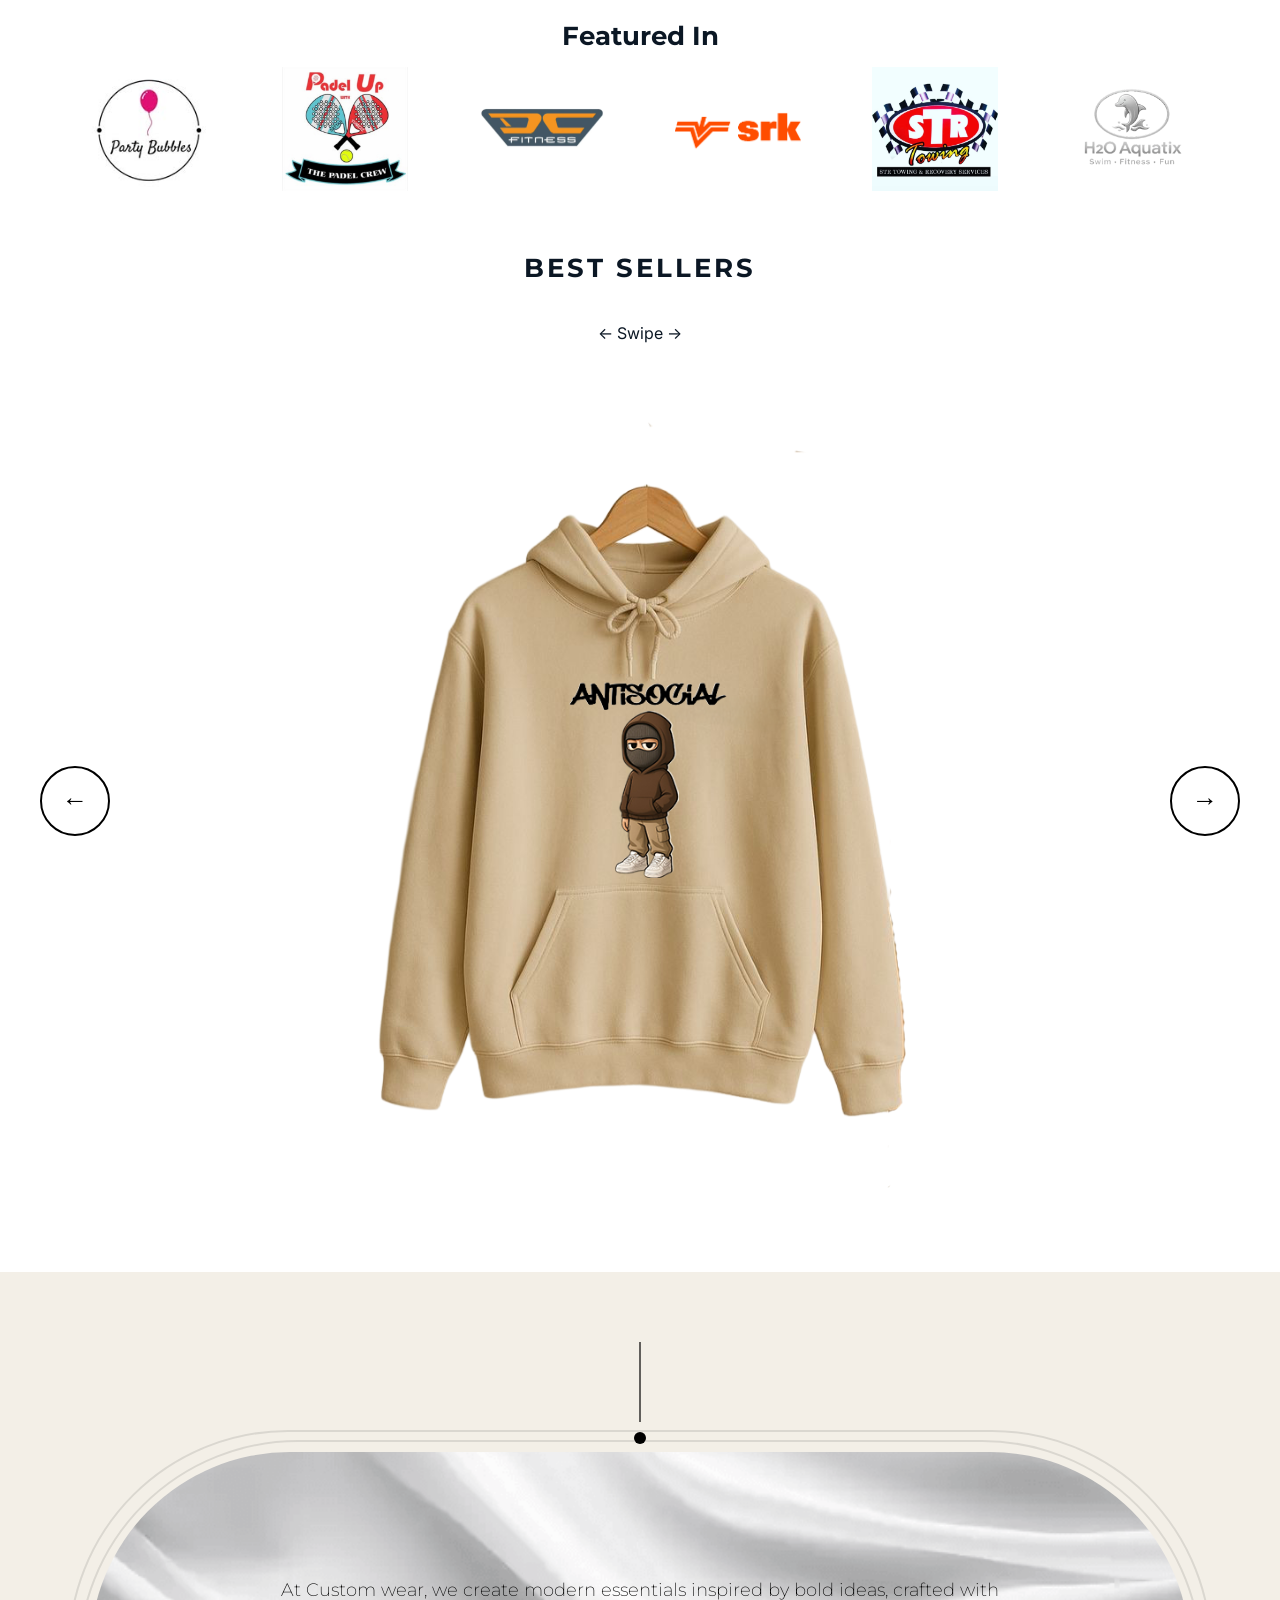
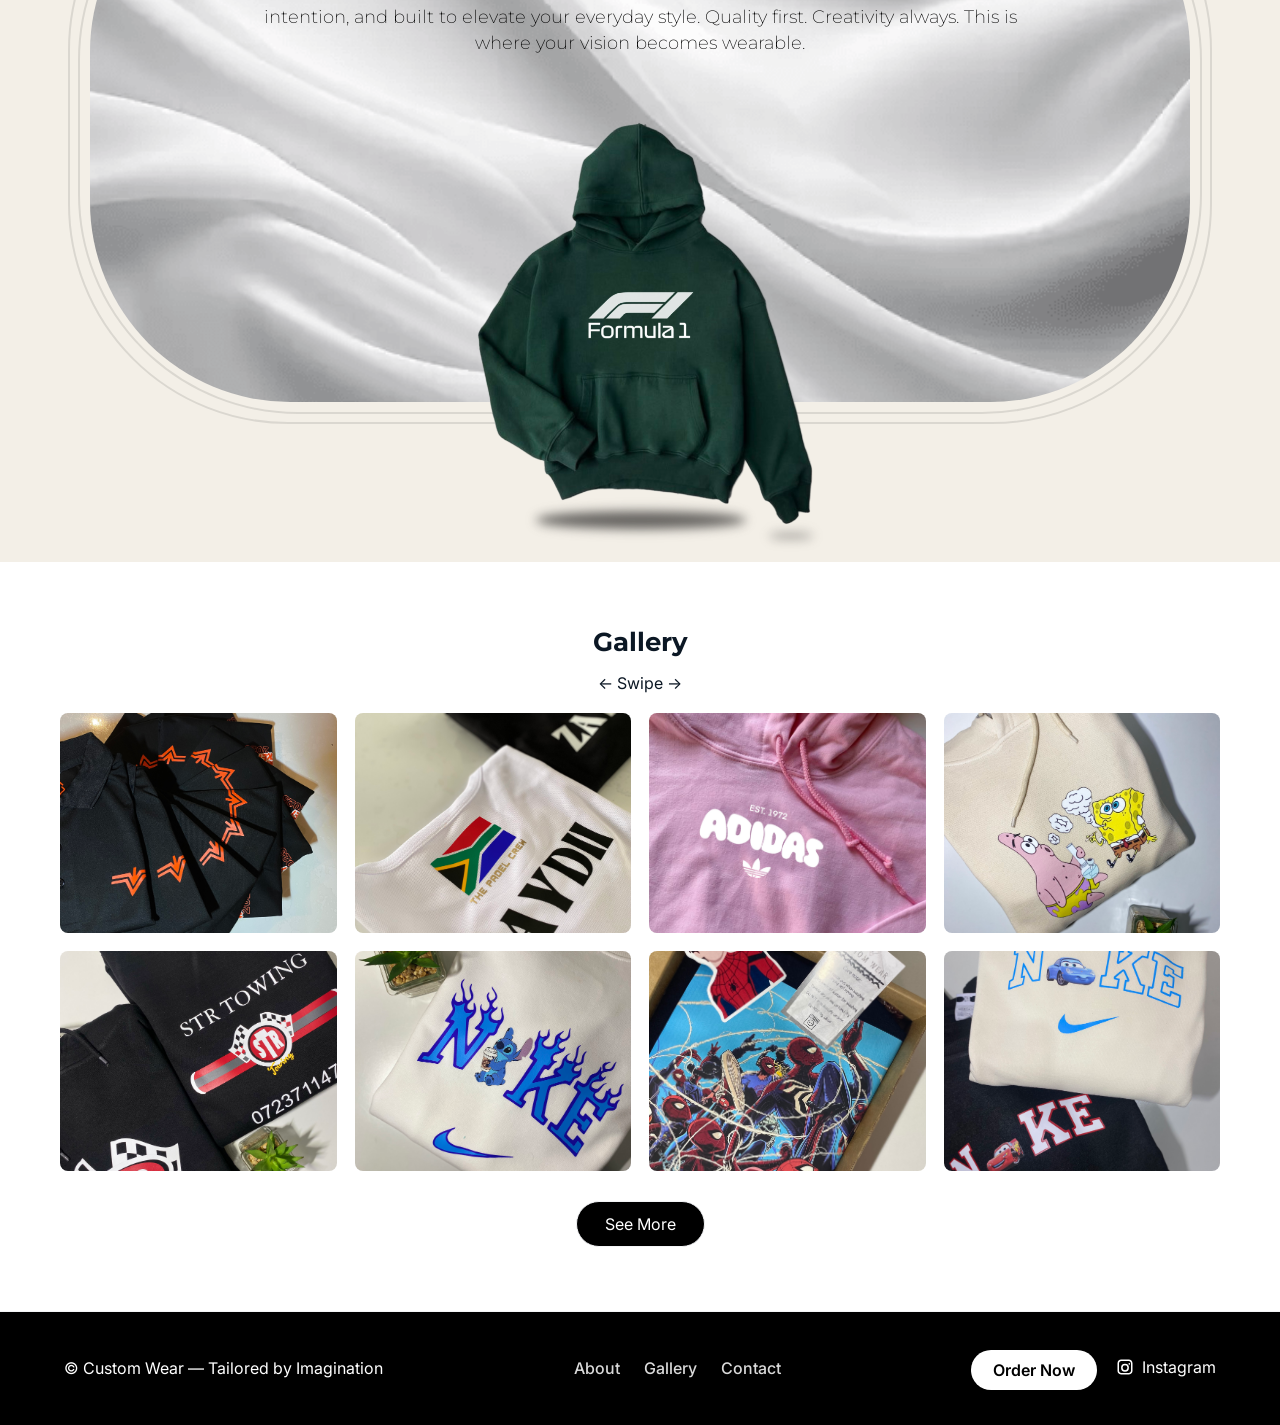
==== commit 0e0a63b4: "Remove gallery dots from index.html" ====
--- a/index.html
+++ b/index.html
@@ -275,7 +275,6 @@
       <div class="card" data-caption="Spiderverse"><img src="images/sample7.jpg" alt="Spiderverse"></div>
       <div class="card" data-caption="Matching Hoodies"><img src="images/sample8.jpg" alt="Matching Hoodies"></div>
     </div>
-    <div class="gallery-dots">
     <div class="swipe-hint"> </div>
 </div>
       <div class="see-more-wrapper">
--- a/css/style.css
+++ b/css/style.css
@@ -1854,16 +1854,46 @@
     grid-template-columns: repeat(2, 1fr);
     gap: 16px;
   }
+  .full-gallery-page header {
+  background: #000 !important;     /* Solid black */
+  position: fixed;                 /* Keep same layout */
+  top: 0;
+  left: 0;
+  width: 100%;
+  z-index: 999;                    /* Ensure it stays above images */
+  border-bottom: 1px solid var(--muted-2);
+}
+
 }
 
 @media (max-width: 768px) {
   .page-gallery .intro { font-size: 1rem; padding: 0 16px; }
   .page-gallery h1 { font-size: 1.8rem; }
   .page-gallery .gallery-page { grid-template-columns: repeat(2, 1fr); gap: 14px; }
+  .full-gallery-page header {
+  background: #000 !important;     /* Solid black */
+  position: fixed;                 /* Keep same layout */
+  top: 0;
+  left: 0;
+  width: 100%;
+  z-index: 999;                    /* Ensure it stays above images */
+  border-bottom: 1px solid var(--muted-2);
+}
+
 }
 
 @media (max-width: 480px) {
   .page-gallery h1 { font-size: 1.5rem; }
   .page-gallery .gallery-page { grid-template-columns: 1fr; gap: 12px; }
   .page-gallery .gallery-page-card { min-height: 140px; }
-}
+  .full-gallery-page header {
+  background: #000 !important;     /* Solid black */
+  position: fixed;                 /* Keep same layout */
+  top: 0;
+  left: 0;
+  width: 100%;
+  z-index: 999;                    /* Ensure it stays above images */
+  border-bottom: 1px solid var(--muted-2);
+}
+
+}
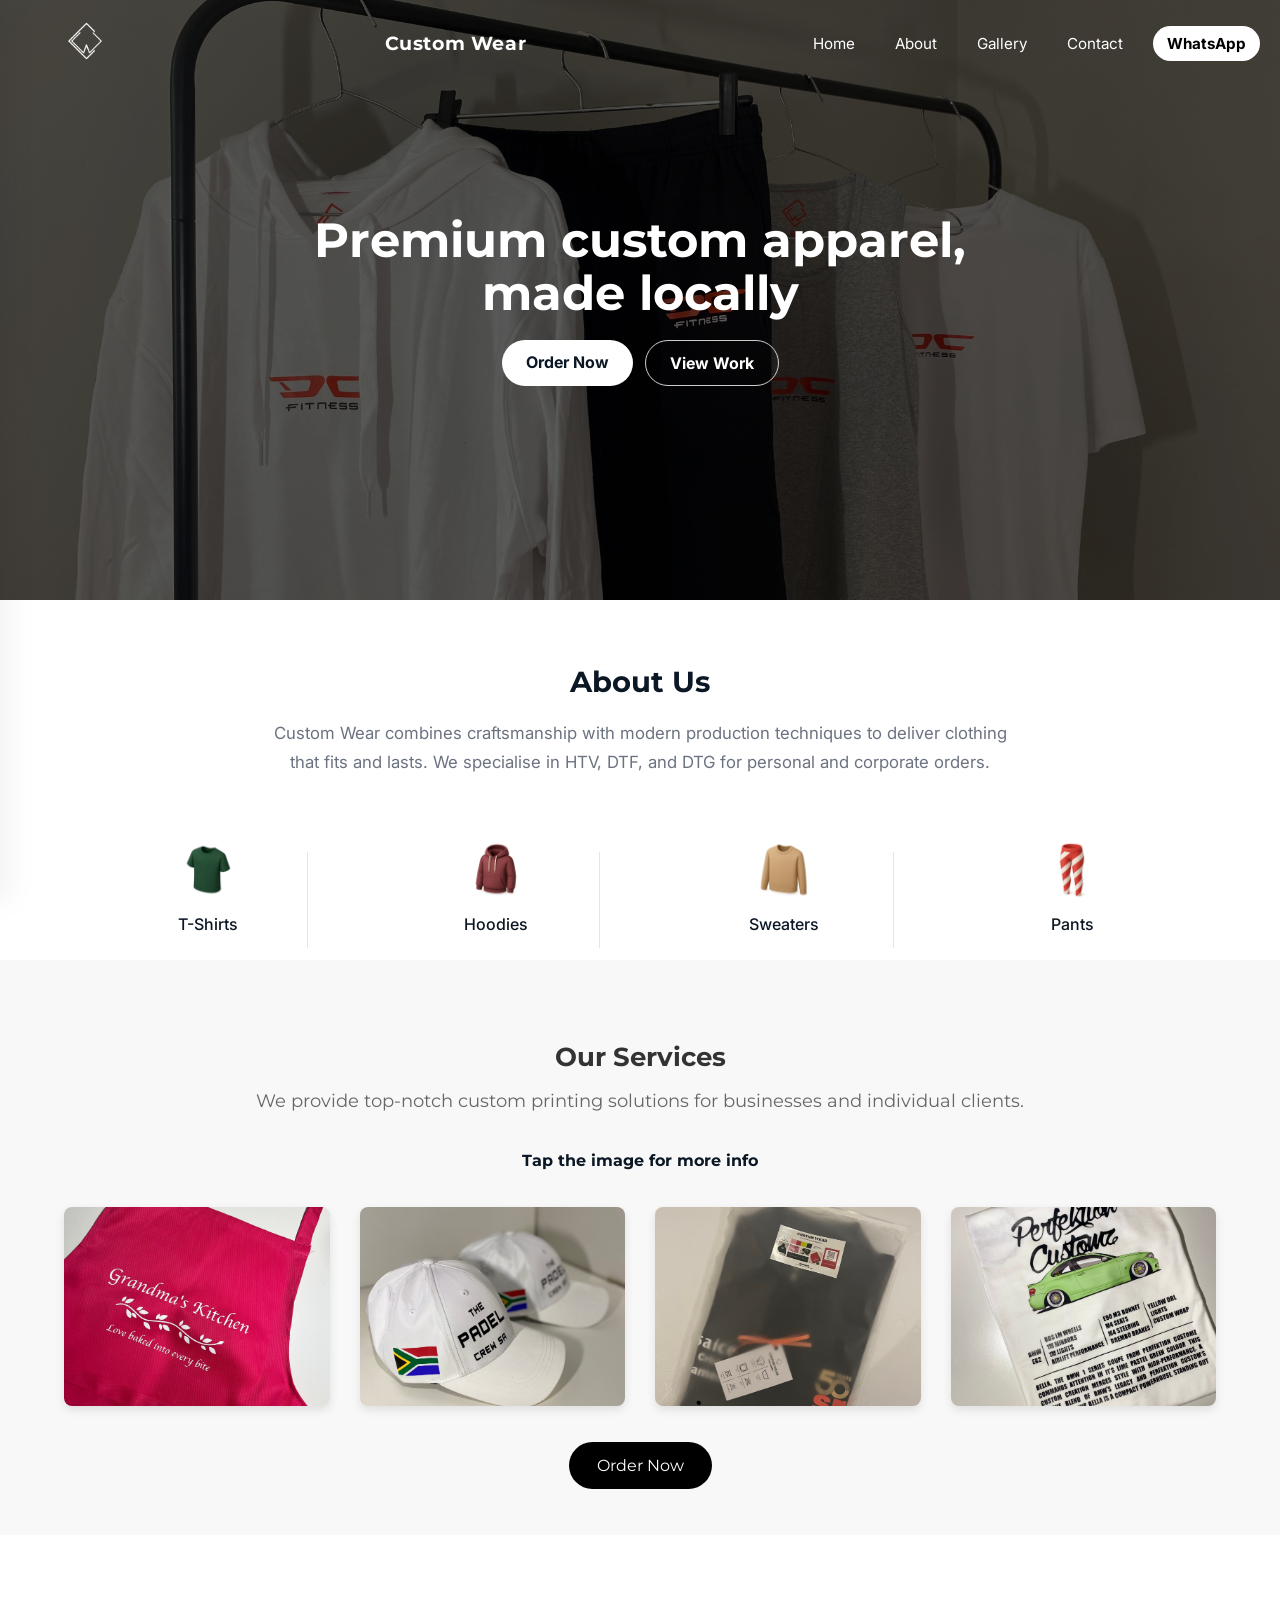
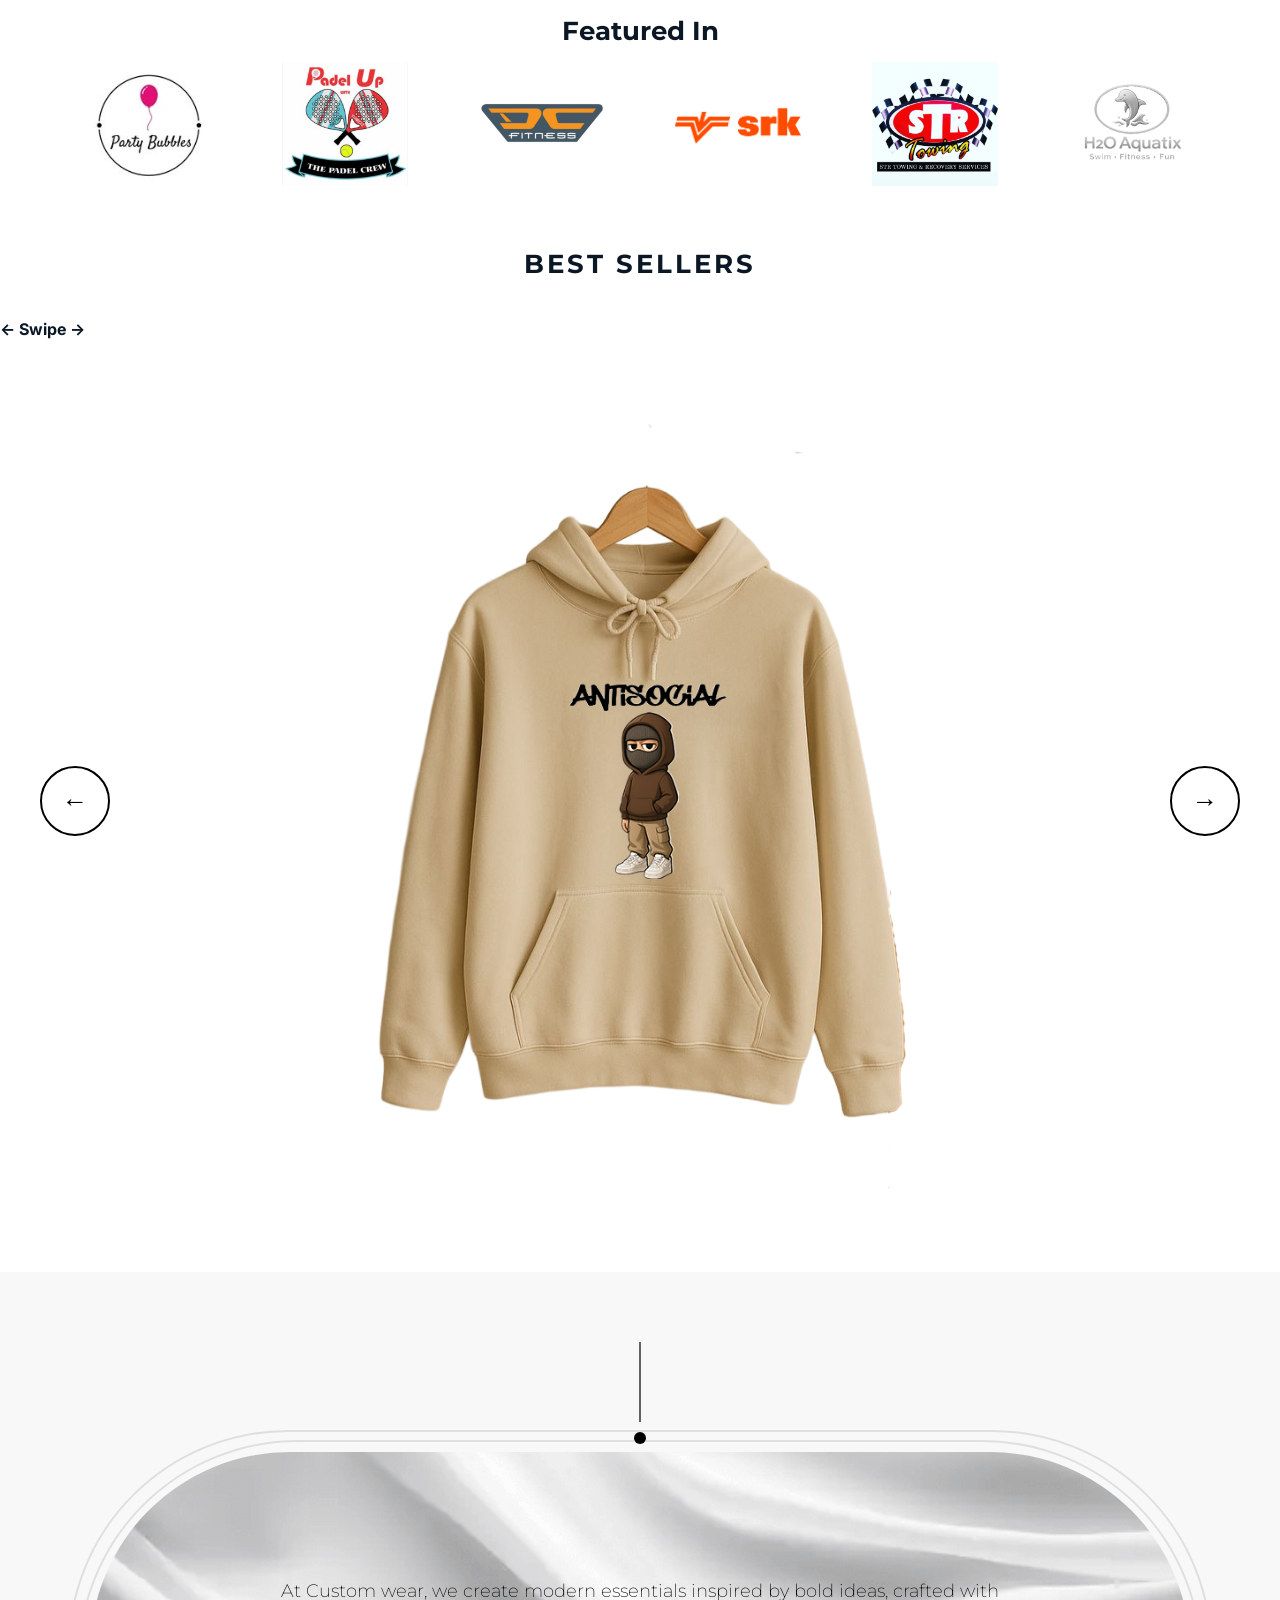
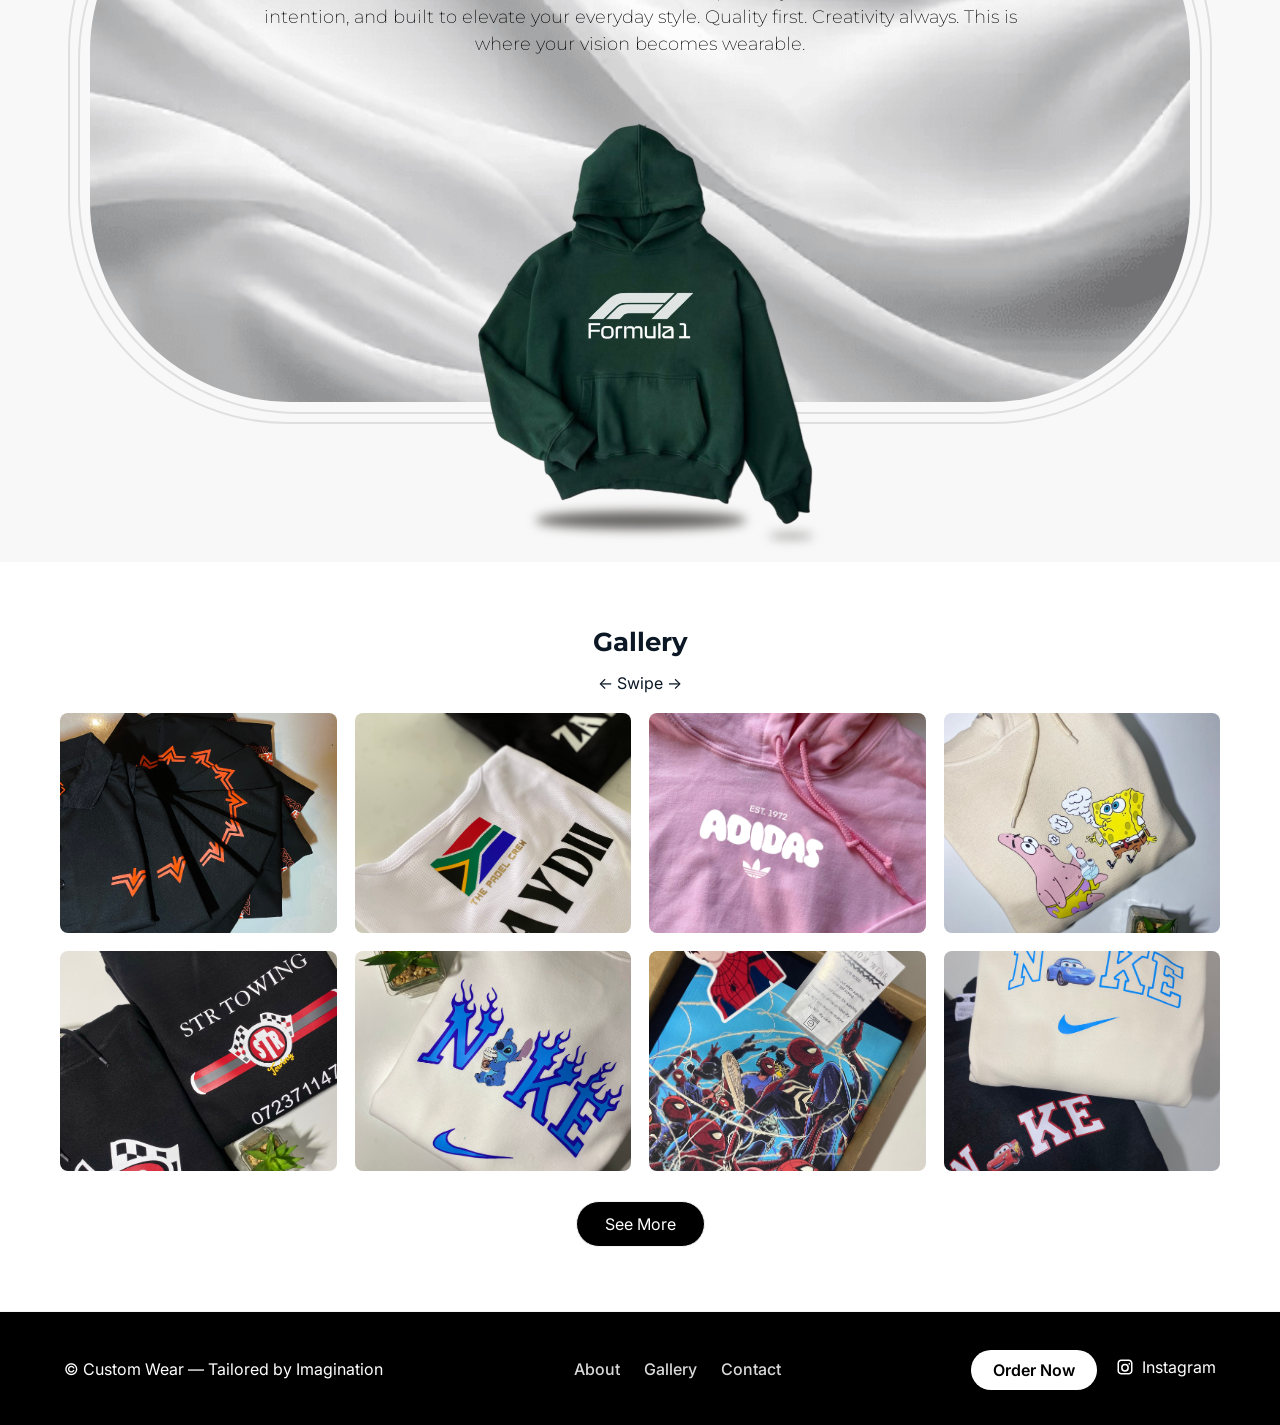
==== commit b7d17748: "Update index.html" ====
--- a/index.html
+++ b/index.html
@@ -102,7 +102,7 @@
     <h2 class="section-title">Our Services</h2>
     <p class="section-subtitle">We provide top-notch custom printing solutions for businesses and individual clients.</p>
      <p class="section-subtitle">
-  Tap the image for more info <span class="arrow"></span>
+  <h4>Tap the image for more info</h4> <span class="arrow"></span>
 </p>
     <div class="services-grid">
       <div class="service-card">
@@ -201,7 +201,7 @@
  <!--Best sellers-->
   <section class="best-sellers-slider">
   <h2 class="bs-title">BEST SELLERS</h2>
-   <p class="swipe"> <- Swipe -></p>
+   <p class="swipe"><h4><- Swipe -></h4></p>
     
  <!-- Dots background -->
     <div class="bs-dots"></div>
@@ -300,7 +300,7 @@
 
     <!-- Instagram + Button -->
     <div class="footer-actions">
-      <a class="footer-btn" href="/order">Order Now</a>
+      <a class="footer-btn" href="https://wa.me/27737553136?text=Hi%20I'd%20like%20to%20place%20a%20custom%20Tshirt%20order">Order Now</a>
 
       <a href="https://www.instagram.com/custom.wear_?utm_source=ig_web_button_share_sheet&igsh=ZDNlZDc0MzIxNw==" 
          target="_blank" rel="noopener" class="insta-link">
--- a/css/style.css
+++ b/css/style.css
@@ -304,7 +304,7 @@
 /* --- Our Services --- */
 /* Basic reset / container */
 .our-services-section {
-  background-color: #f3efe7;  /* light background colour, adjust as desired */
+  background-color: #f8f8f8;  /* light background colour, adjust as desired */
   padding: 60px 20px;
   font-family: 'Montserrat', sans-serif;
   text-align: center;
@@ -627,7 +627,7 @@
 /* --- Pill section --- */
 /* Background */
 .mndset-hero {
-  background: #f3efe7;
+  background: #f8f8f8;
   padding: 180px 20px 160px;
   display: flex;
   justify-content: center;
@@ -897,6 +897,12 @@
     text-align: center;
     gap: 20px;
   }
+
+  .footer-text{ 
+    text-align: center;
+    padding-bottom: 10px;
+    padding-left: 30px;
+  }    
 
   /* Center quick links */
   .footer-quick {
@@ -1420,7 +1426,7 @@
 }
 
 .info-card {
-  background-color: #f3efe7;
+  background-color: #f8f8f8;
   border-radius: 15px;
   padding: 25px;
   text-align: center;
@@ -1613,6 +1619,56 @@
   max-width: 500px;
   text-align: center;
 }
+/* ================================
+   COLLECTION SECTION
+   ================================ */
+
+.collection-section {
+  margin-top: 60px;
+  margin-bottom: 60px;
+  text-align: center;
+}
+
+.map-wrapper {
+  width: 100%;
+  border-radius: 14px;
+  overflow: hidden;
+  margin-bottom: 25px;
+}
+
+.collection-info {
+  display: flex;
+  justify-content: space-between;
+  gap: 20px;
+  margin: 20px 0;
+  flex-wrap: wrap;
+}
+
+.info-block {
+  flex: 1;
+  min-width: 200px;
+  text-align: center;
+}
+
+.icon {
+  font-size: 22px;
+  margin-bottom: 6px;
+}
+
+.collection-note {
+  margin-top: 15px;
+  font-size: 14px;
+  color: #888;
+}
+
+/* Ensure bottom image isn't full screen height */
+.bottom-image img {
+  max-height: 450px;
+  object-fit: cover;
+  width: 100%;
+  border-radius: 20px;
+  margin-top: 40px;
+}
 
 
 @keyframes fadeIn {
@@ -1658,7 +1714,7 @@
 }
 
 /* =========================================================
-   Gallery page — WORKING CSS 
+   GALLERY PAGE — FIXED CSS
    ========================================================= */
 
 /* Page layout + heading */
@@ -1678,7 +1734,6 @@
 
 .page-gallery .intro {
   color: var(--muted);
-  max-width: none;
   margin: 0 auto 30px;
   text-align: center;
   line-height: 1.7;
@@ -1694,7 +1749,10 @@
   border-bottom: 1px solid var(--muted-2);
 }
 
-/* Gallery grid (scoped) */
+/* =========================================================
+   FIXED GALLERY GRID
+   ========================================================= */
+
 .page-gallery .gallery-page-wrapper {
   width: 100%;
   display: flex;
@@ -1708,7 +1766,6 @@
   width: 100%;
   max-width: 1100px;
   margin: 0 auto;
-  align-items: stretch;
 }
 
 .page-gallery .gallery-page-card {
@@ -1716,9 +1773,9 @@
   border-radius: 12px;
   overflow: hidden;
   cursor: pointer;
-  transition: transform 0.28s ease, box-shadow 0.28s ease;
+  transition: 0.28s ease;
   background: #000;
-  min-height: 200px; /* keeps a consistent card height if images are different sizes */
+  min-height: 200px;
   display: flex;
   align-items: center;
   justify-content: center;
@@ -1728,12 +1785,10 @@
   width: 100%;
   height: 100%;
   object-fit: cover;
-  display: block;
-  vertical-align: middle;
   transition: transform .35s ease;
 }
 
-/* hover only for devices that support it */
+/* Hover (desktop only) */
 @media (hover: hover) and (pointer: fine) {
   .page-gallery .gallery-page-card:hover {
     transform: translateY(-6px);
@@ -1744,32 +1799,28 @@
   }
 }
 
-/* Bottom decorative image */
+/* Bottom image */
 .page-gallery .bottom-image img {
-  width: 100%;
-  display: block;
-  margin-top: 40px;
-  border-radius: 0;
-}
-
-/* ============================
-   Lightbox (scoped to .page-gallery)
-   Uses your existing HTML: #lightbox, #lbImage, #lbCaption, #lbClose
-   ============================ */
+   padding-left: 20px;
+   padding-right: 20px;
+}
+
+/* =========================================================
+   LIGHTBOX
+   ========================================================= */
 
 .page-gallery #lightbox {
-  display: none;             /* hidden by default */
+  display: none;
   position: fixed;
-  inset: 0;                  /* top:0; right:0; bottom:0; left:0 */
-  background: rgba(0,0,0,0.90);
+  inset: 0;
+  background: rgba(0,0,0,0.9);
   z-index: 9999;
   align-items: center;
   justify-content: center;
   padding: 28px;
-  box-sizing: border-box;
   flex-direction: column;
   gap: 14px;
-  pointer-events: none;
+  pointer-events: auto;
 }
 
 .page-gallery #lightbox.open {
@@ -1777,123 +1828,78 @@
   pointer-events: auto;
 }
 
-/* close button (matches id in your HTML: lbClose) */
-.page-gallery #lbClose,
-.page-gallery .lb-close {
+.page-gallery #lbClose {
   position: absolute;
   top: 18px;
   right: 22px;
   font-size: 36px;
   color: #fff;
   cursor: pointer;
-  line-height: 1;
-  z-index: 10010;
-  background: transparent;
+  background: none;
   border: none;
-  padding: 6px 10px;
-}
-
-/* image inside lightbox */
-.page-gallery #lbImage,
-.page-gallery .lb-content {
+}
+
+.page-gallery #lbImage {
   max-width: 92%;
   max-height: 78vh;
-  width: auto;
-  height: auto;
   border-radius: 10px;
   object-fit: contain;
-  box-shadow: 0 18px 50px rgba(0,0,0,0.6);
-}
-
-/* caption */
-.page-gallery #lbCaption,
-.page-gallery .lb-caption {
+}
+
+.page-gallery #lbCaption {
   color: #fff;
   text-align: center;
   font-size: 14px;
-  max-width: 92%;
-  line-height: 1.4;
   opacity: 0.95;
 }
 
-/* small-screen adjustments */
-@media (max-width: 520px) {
-  .page-gallery #lbImage,
-  .page-gallery .lb-content {
-    max-width: 96%;
-    max-height: 72vh;
-    border-radius: 6px;
-  }
-  .page-gallery #lbClose,
-  .page-gallery .lb-close {
-    font-size: 28px;
-    top: 12px;
-    right: 14px;
-  }
-}
-
 /* =========================================================
-   FORCE SOLID HEADER ONLY ON GALLERY PAGE
+   ALWAYS FORCE SOLID HEADER ON THIS PAGE
    ========================================================= */
 
-.full-gallery-page header {
-  background: #000 !important;     /* Solid black */
-  position: fixed;                 /* Keep same layout */
+.page-gallery header {
+  background: #fff !important;
+  text-color: #000;
+  position: fixed;
   top: 0;
   left: 0;
   width: 100%;
-  z-index: 999;                    /* Ensure it stays above images */
+  z-index: 999;
   border-bottom: 1px solid var(--muted-2);
 }
 
-/* ============================
-   Responsive grid breakpoints
-   ============================ */
+/* =========================================================
+   RESPONSIVE GRID FIX — 2 IMAGES PER ROW ON MOBILE
+   ========================================================= */
+
 @media (max-width: 1024px) {
   .page-gallery .gallery-page {
     grid-template-columns: repeat(2, 1fr);
     gap: 16px;
   }
-  .full-gallery-page header {
-  background: #000 !important;     /* Solid black */
-  position: fixed;                 /* Keep same layout */
-  top: 0;
-  left: 0;
-  width: 100%;
-  z-index: 999;                    /* Ensure it stays above images */
-  border-bottom: 1px solid var(--muted-2);
-}
-
 }
 
 @media (max-width: 768px) {
-  .page-gallery .intro { font-size: 1rem; padding: 0 16px; }
-  .page-gallery h1 { font-size: 1.8rem; }
-  .page-gallery .gallery-page { grid-template-columns: repeat(2, 1fr); gap: 14px; }
-  .full-gallery-page header {
-  background: #000 !important;     /* Solid black */
-  position: fixed;                 /* Keep same layout */
-  top: 0;
-  left: 0;
-  width: 100%;
-  z-index: 999;                    /* Ensure it stays above images */
-  border-bottom: 1px solid var(--muted-2);
-}
-
+  .page-gallery .gallery-page {
+    grid-template-columns: repeat(2, 1fr);
+    gap: 14px;
+  }
+   .page-gallery .gallery-page-wrapper {
+    padding: 0 16px;  /* space left + right */
+  }
 }
 
 @media (max-width: 480px) {
-  .page-gallery h1 { font-size: 1.5rem; }
-  .page-gallery .gallery-page { grid-template-columns: 1fr; gap: 12px; }
-  .page-gallery .gallery-page-card { min-height: 140px; }
-  .full-gallery-page header {
-  background: #000 !important;     /* Solid black */
-  position: fixed;                 /* Keep same layout */
-  top: 0;
-  left: 0;
-  width: 100%;
-  z-index: 999;                    /* Ensure it stays above images */
-  border-bottom: 1px solid var(--muted-2);
-}
-
-}
+  .page-gallery .gallery-page {
+    grid-template-columns: repeat(2, 1fr); /* FIXED – 2 per row */
+    gap: 12px;
+  }
+
+  .page-gallery .gallery-page-card {
+    min-height: 140px;
+  }
+  .page-gallery .gallery-page-wrapper {
+    padding: 0 20px; /* slightly more on very small screens */
+  }
+}
+
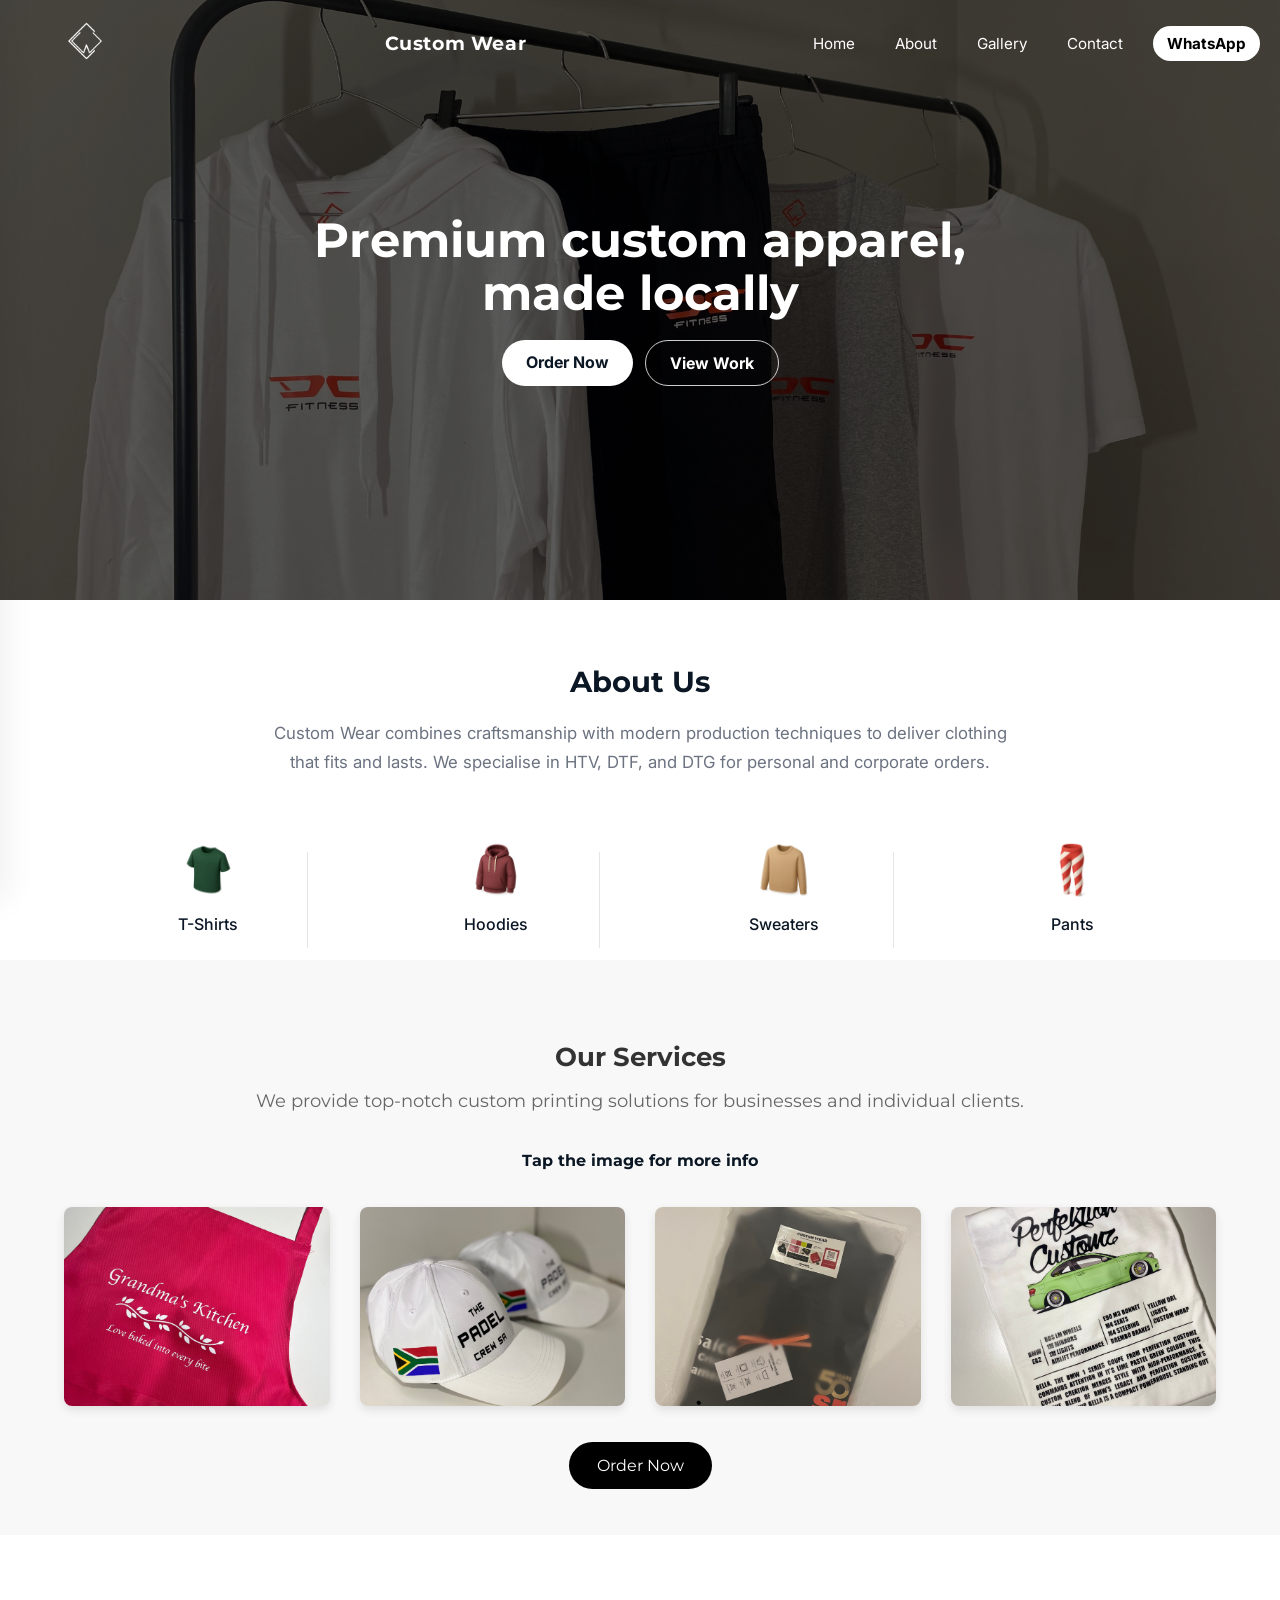
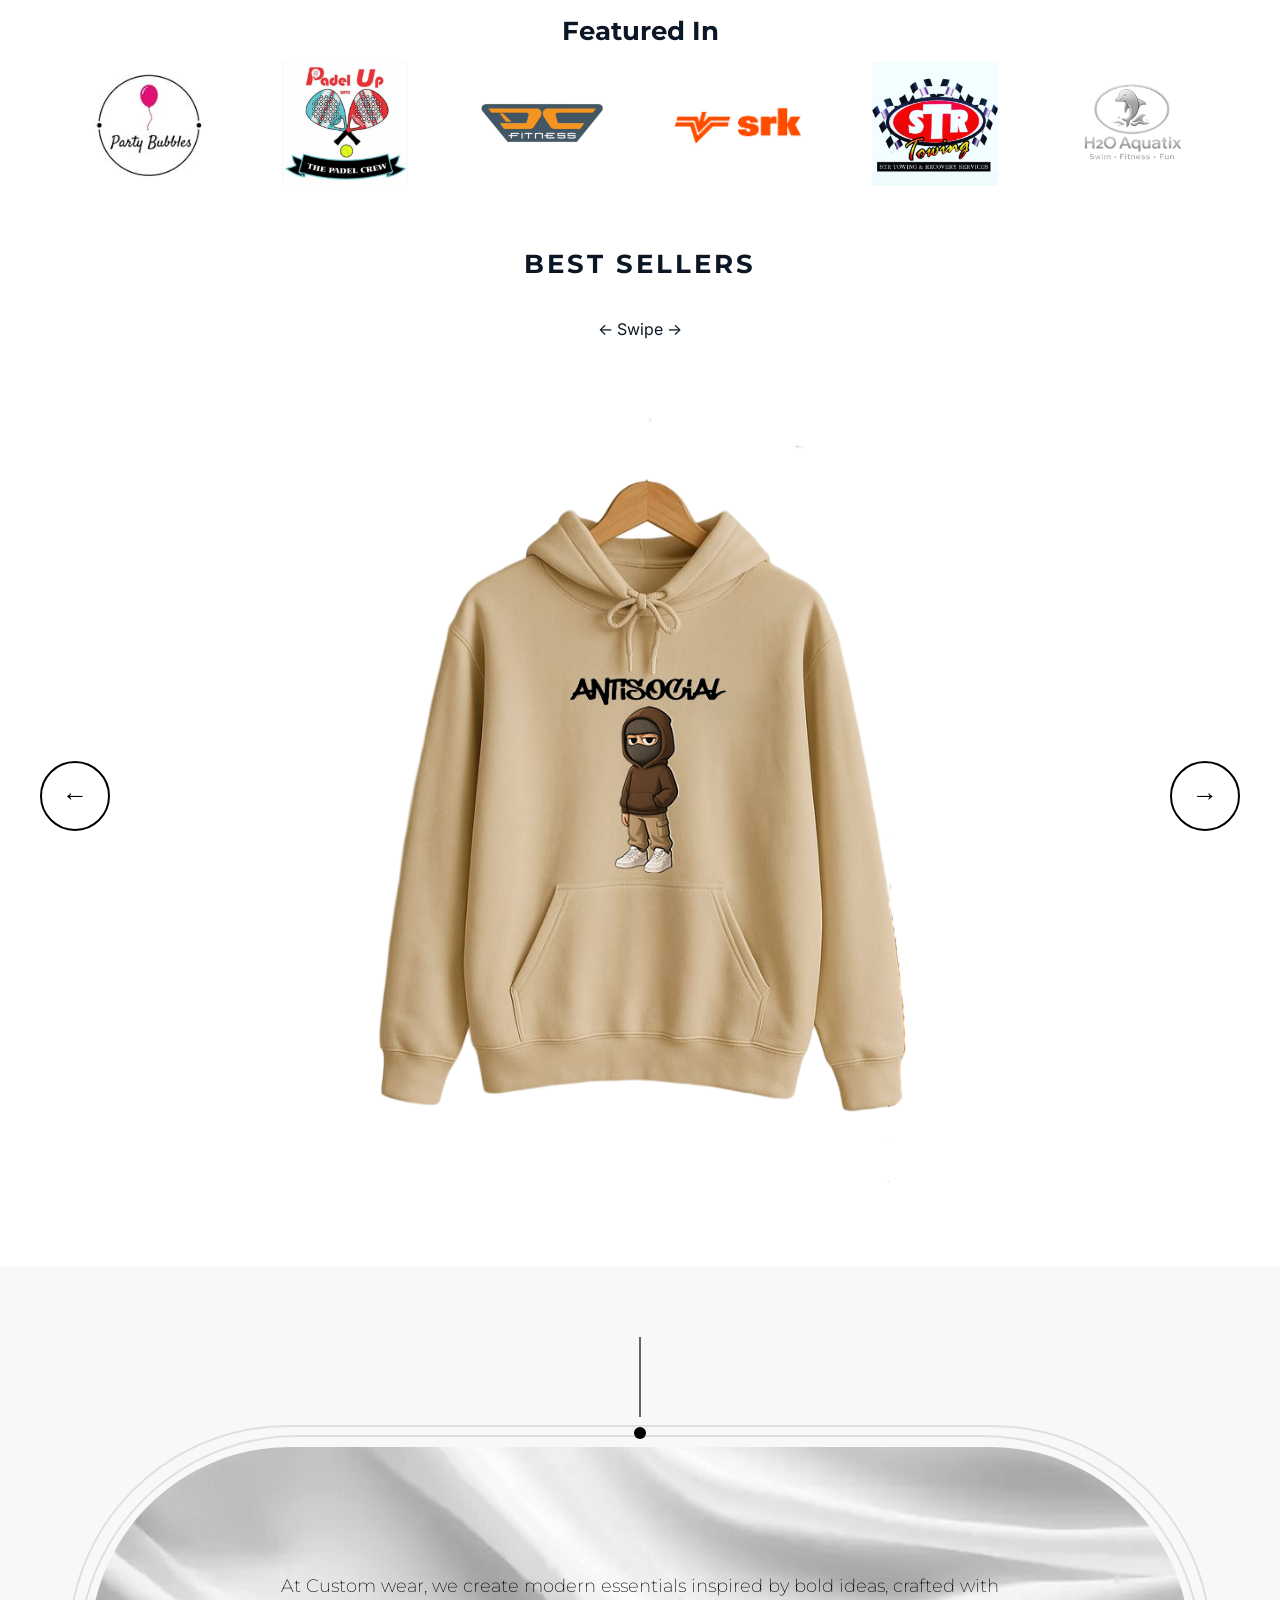
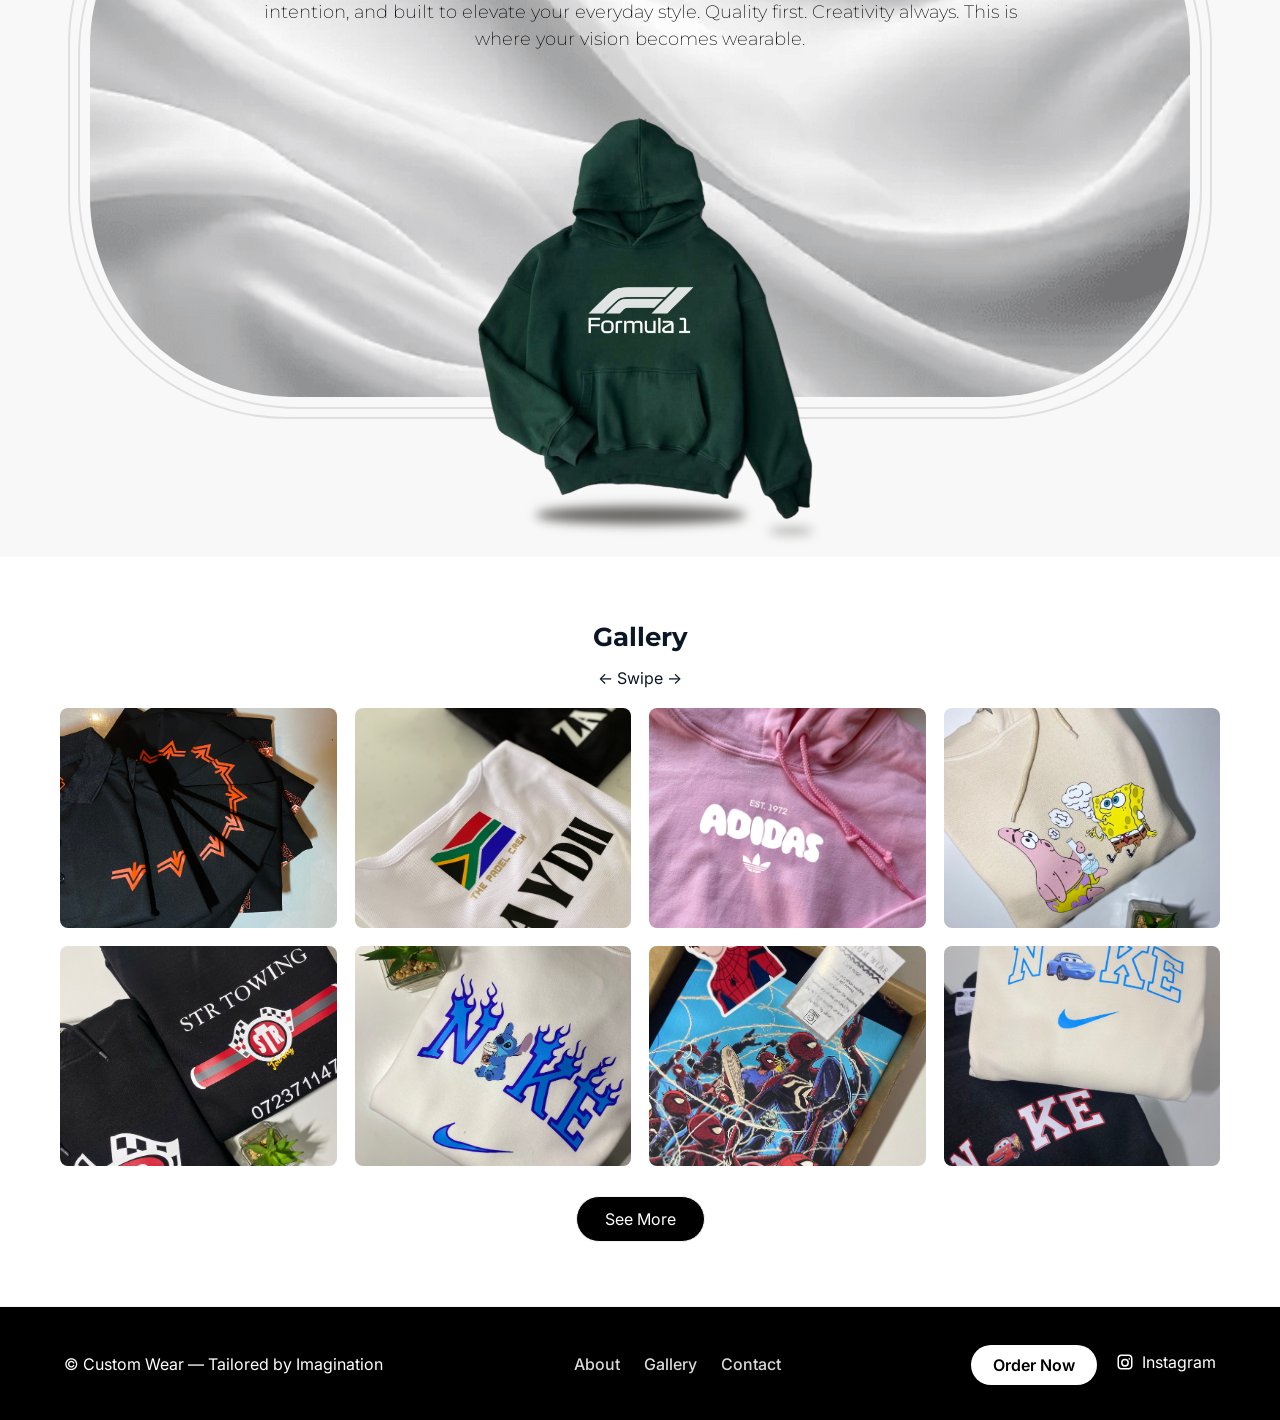
==== commit f57d45ff: "Fix swipe instruction formatting in best sellers section" ====
--- a/index.html
+++ b/index.html
@@ -201,7 +201,7 @@
  <!--Best sellers-->
   <section class="best-sellers-slider">
   <h2 class="bs-title">BEST SELLERS</h2>
-   <p class="swipe"><h4><- Swipe -></h4></p>
+   <p class="swipe"><- Swipe -></p>
     
  <!-- Dots background -->
     <div class="bs-dots"></div>
--- a/css/style.css
+++ b/css/style.css
@@ -1663,11 +1663,8 @@
 
 /* Ensure bottom image isn't full screen height */
 .bottom-image img {
-  max-height: 450px;
-  object-fit: cover;
-  width: 100%;
-  border-radius: 20px;
-  margin-top: 40px;
+  padding-left: 20px;
+  padding-right: 20px;
 }
 
 
@@ -1799,11 +1796,6 @@
   }
 }
 
-/* Bottom image */
-.page-gallery .bottom-image img {
-   padding-left: 20px;
-   padding-right: 20px;
-}
 
 /* =========================================================
    LIGHTBOX
@@ -1877,6 +1869,10 @@
     grid-template-columns: repeat(2, 1fr);
     gap: 16px;
   }
+  .page-gallery header {
+  background: #fff !important;
+  text-color: #000;
+}
 }
 
 @media (max-width: 768px) {
@@ -1887,6 +1883,10 @@
    .page-gallery .gallery-page-wrapper {
     padding: 0 16px;  /* space left + right */
   }
+  .page-gallery header {
+  background: #fff !important;
+  text-color: #000;
+}
 }
 
 @media (max-width: 480px) {
@@ -1901,5 +1901,8 @@
   .page-gallery .gallery-page-wrapper {
     padding: 0 20px; /* slightly more on very small screens */
   }
-}
-
+  .page-gallery header {
+  background: #fff !important;
+  text-color: #000;
+}
+}
